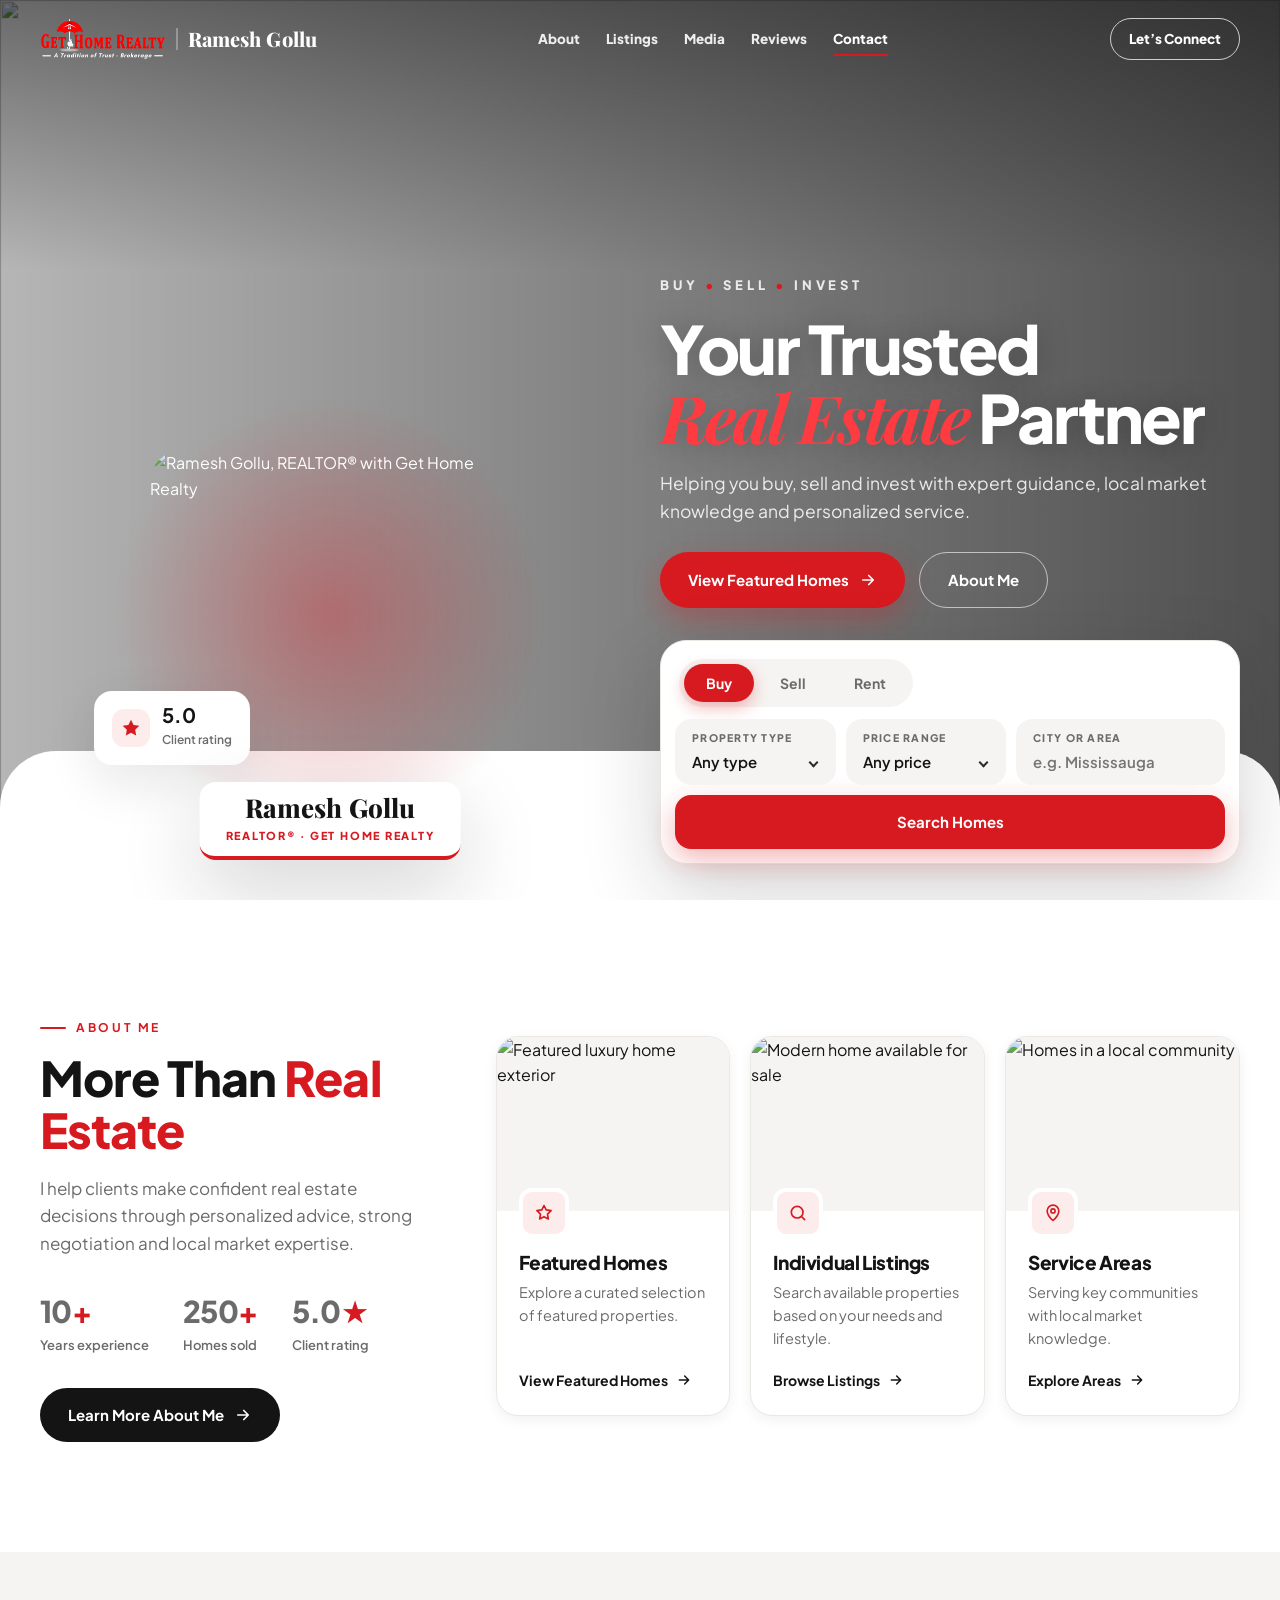
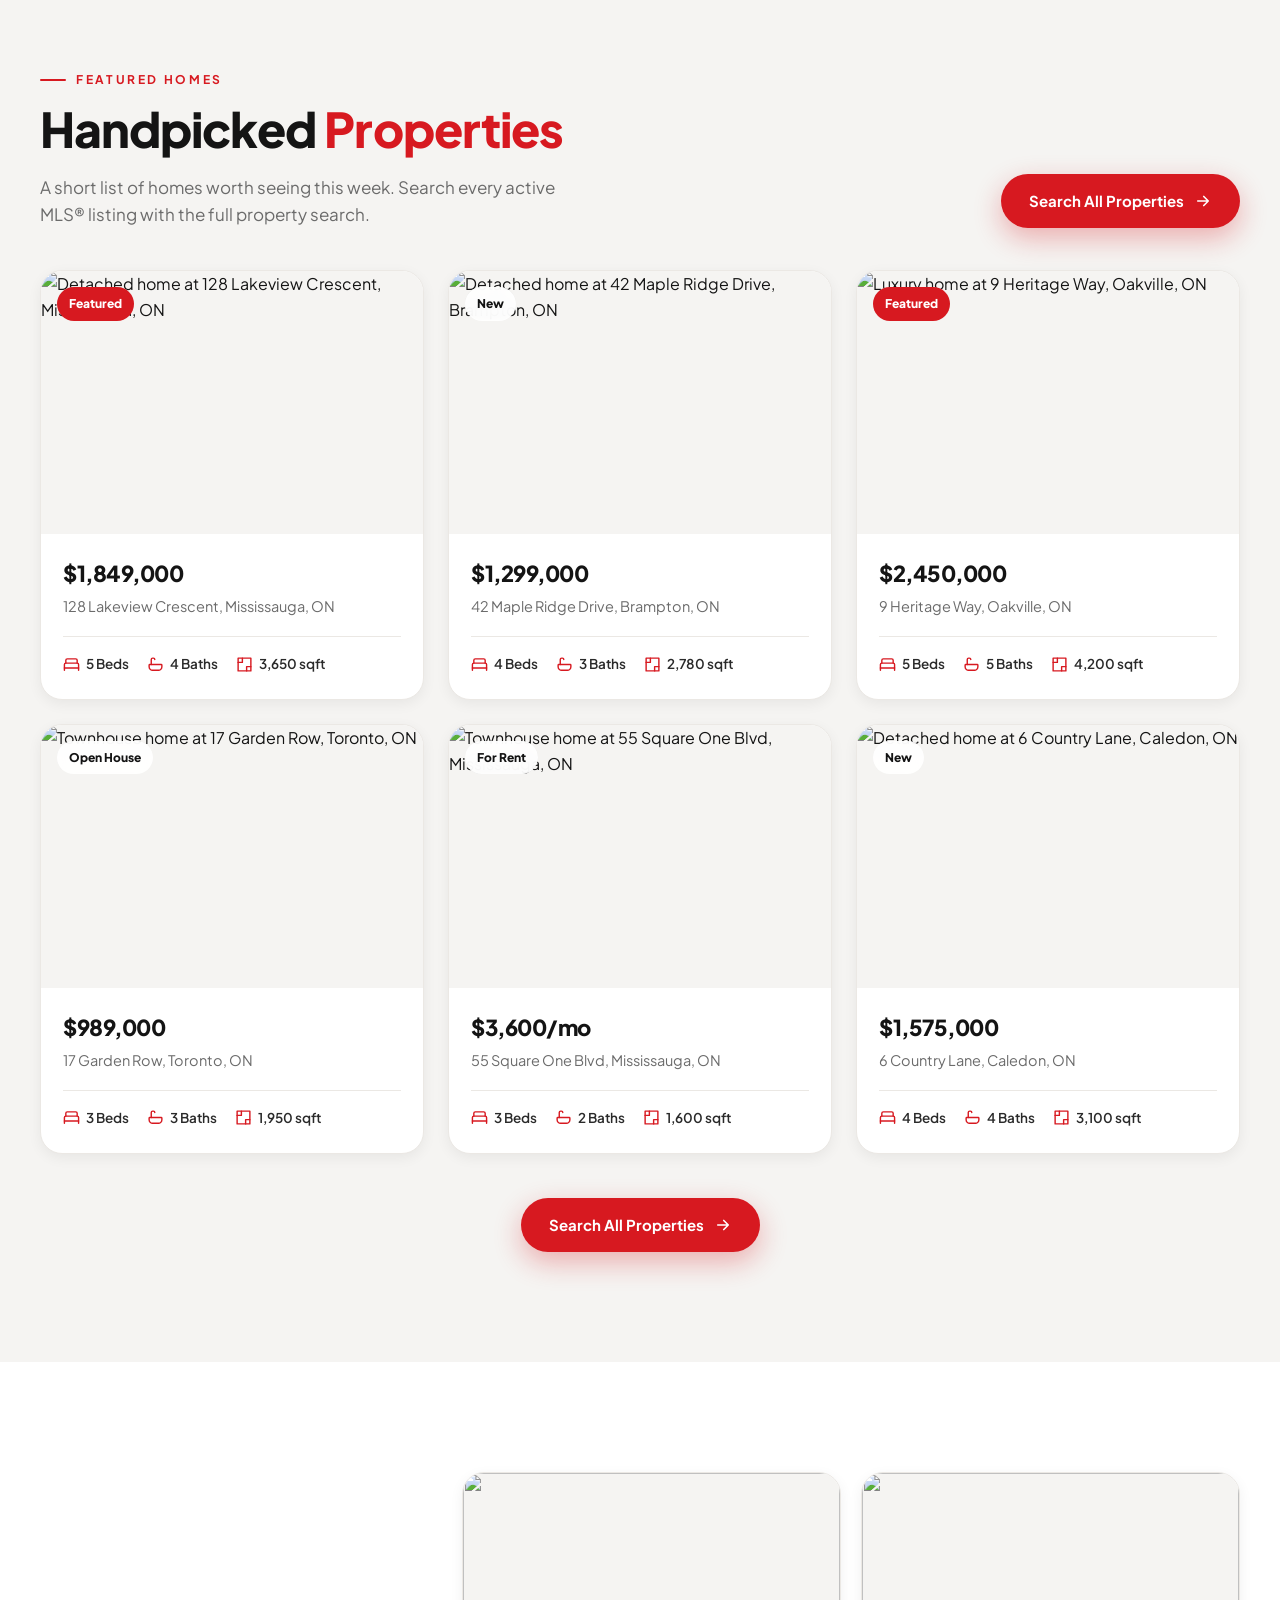
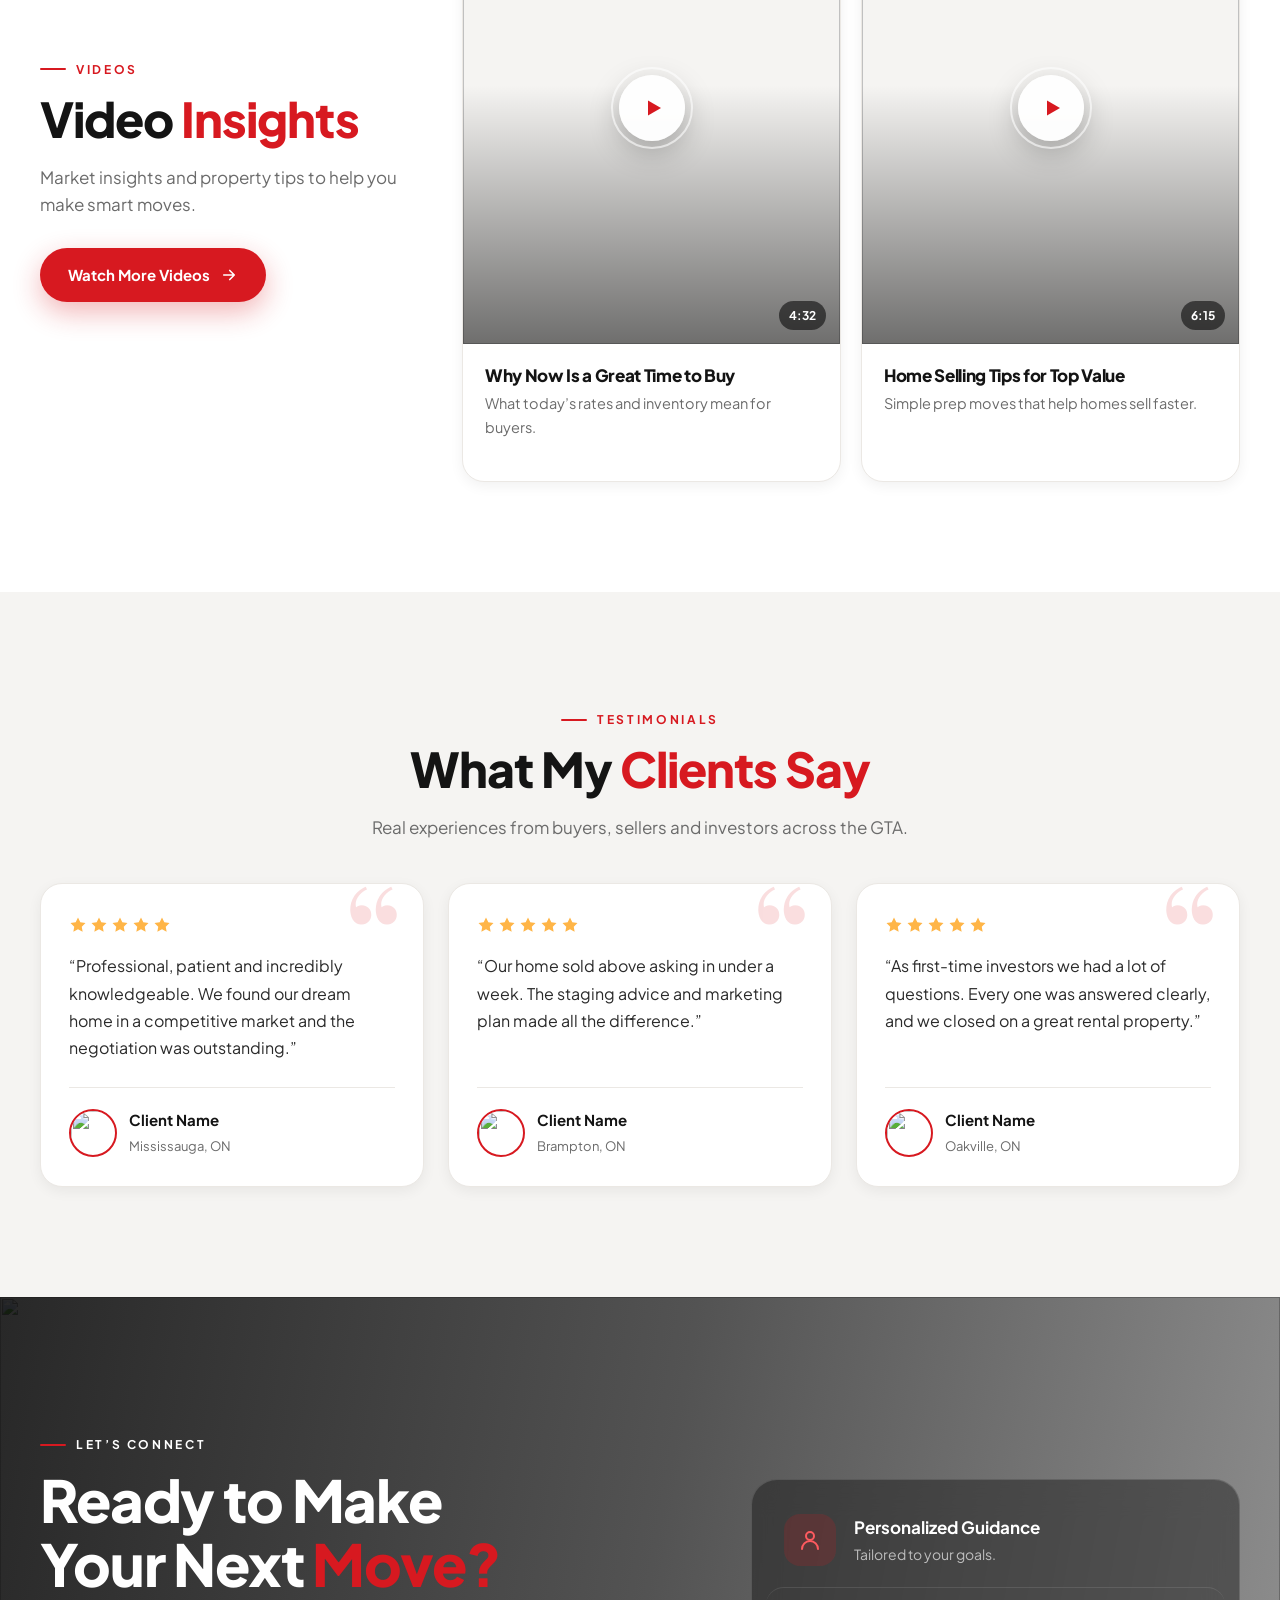
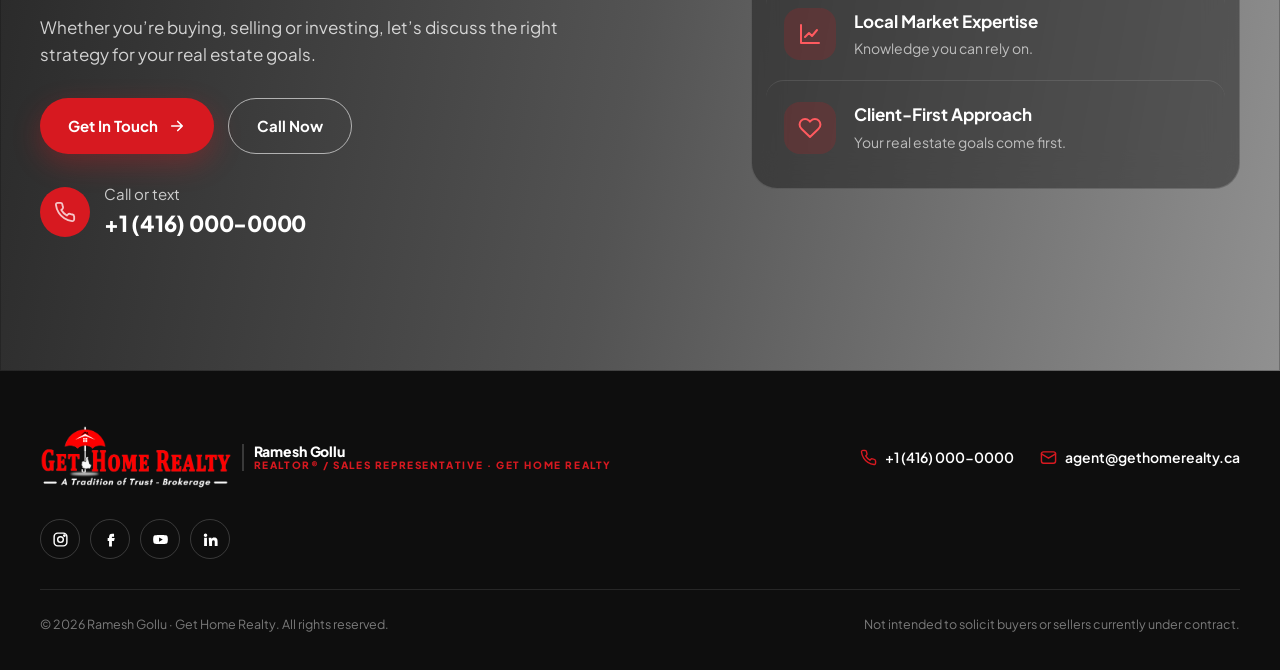
==== index.html @ a3e4e04c "Initial website setup" ====
<!doctype html>
<html lang="en">
<head>
  <meta charset="utf-8">
  <meta name="viewport" content="width=device-width, initial-scale=1">
  <title>Ramesh Gollu | REALTOR® | Get Home Realty</title>
  <meta name="description" content="Buy, sell and invest with confidence. Ramesh Gollu, REALTOR® with Get Home Realty, offers expert guidance, local market knowledge and personalized service.">
  <link rel="canonical" href="https://www.example.com/">
  <meta name="theme-color" content="#d71920">

  <!-- Open Graph -->
  <meta property="og:type" content="website">
  <meta property="og:title" content="Ramesh Gollu | Your Trusted Real Estate Partner">
  <meta property="og:description" content="Helping you buy, sell and invest with expert guidance, local market knowledge and personalized service.">
  <meta property="og:image" content="https://images.unsplash.com/photo-1600596542815-ffad4c1539a9?auto=format&fit=crop&w=1200&q=70">
  <meta name="twitter:card" content="summary_large_image">

  <!-- Performance: preconnect + preload the LCP hero image -->
  <link rel="preconnect" href="https://images.unsplash.com">
  <link rel="preconnect" href="https://fonts.googleapis.com">
  <link rel="preconnect" href="https://fonts.gstatic.com" crossorigin>
  <link rel="preload" as="image"
        href="https://images.unsplash.com/photo-1600585154340-be6161a56a0c?auto=format&fit=crop&w=1600&q=70"
        imagesrcset="https://images.unsplash.com/photo-1600585154340-be6161a56a0c?auto=format&fit=crop&w=800&q=70 800w, https://images.unsplash.com/photo-1600585154340-be6161a56a0c?auto=format&fit=crop&w=1600&q=70 1600w, https://images.unsplash.com/photo-1600585154340-be6161a56a0c?auto=format&fit=crop&w=2400&q=70 2400w"
        imagesizes="100vw">
  <link href="https://fonts.googleapis.com/css2?family=Plus+Jakarta+Sans:wght@400;500;600;700;800&family=Playfair+Display:ital,wght@0,800;1,700&display=swap" rel="stylesheet">
  <link rel="stylesheet" href="css/styles.css">

  <script type="application/ld+json">
  {
    "@context": "https://schema.org",
    "@type": "RealEstateAgent",
    "name": "Ramesh Gollu",
    "jobTitle": "REALTOR® / Sales Representative",
    "telephone": "+1-416-000-0000",
    "email": "agent@gethomerealty.ca",
    "url": "https://www.example.com/",
    "image": "https://images.unsplash.com/photo-1560250097-0b93528c311a?auto=format&fit=crop&w=600&q=70",
    "worksFor": { "@type": "RealEstateAgent", "name": "Get Home Realty" },
    "areaServed": ["Toronto", "Mississauga", "Brampton", "Oakville", "Caledon"],
    "sameAs": ["https://instagram.com/", "https://facebook.com/", "https://youtube.com/", "https://linkedin.com/"]
  }
  </script>
</head>
<body>

<!-- ================= NAV ================= -->
<header class="nav-wrap nav-wrap--overlay">
  <nav class="nav" aria-label="Primary">
    <a href="#top" class="brand" aria-label="Get Home Realty — Ramesh Gollu, home">
      <img class="brand__logo brand__logo--dark" src="assets/logo.png" alt="Get Home Realty — A Tradition of Trust, Brokerage" width="1000" height="317">
      <img class="brand__logo brand__logo--light" src="assets/logo-footer.png" alt="" width="1000" height="334" aria-hidden="true">
      <span class="brand__text">
        <span class="brand__name" data-agent="name">Ramesh Gollu</span>
      </span>
    </a>
    <ul class="nav__menu">
      <li><a href="#about">About</a></li>
      <li><a href="#listings">Listings</a></li>
      <li><a href="#media">Media</a></li>
      <li><a href="#reviews">Reviews</a></li>
      <li><a href="#contact">Contact</a></li>
    </ul>
    <a href="#contact" class="btn btn--red btn--sm">Let’s Connect</a>
    <button class="nav__toggle" aria-label="Open menu" aria-expanded="false">
      <svg viewBox="0 0 24 24" fill="none" stroke="currentColor" stroke-width="2.2" stroke-linecap="round"><path d="M4 7h16M4 12h16M4 17h10"/></svg>
    </button>
    <div class="nav-cta-mobile"><a href="#contact" class="btn btn--red">Let’s Connect</a></div>
  </nav>
</header>

<main id="top">

<!-- ================= HERO ================= -->
<section class="hero" aria-labelledby="hero-title">
  <div class="hero__bg">
    <img
      src="https://images.unsplash.com/photo-1600585154340-be6161a56a0c?auto=format&fit=crop&w=1600&q=70"
      srcset="https://images.unsplash.com/photo-1600585154340-be6161a56a0c?auto=format&fit=crop&w=800&q=70 800w,
              https://images.unsplash.com/photo-1600585154340-be6161a56a0c?auto=format&fit=crop&w=1600&q=70 1600w,
              https://images.unsplash.com/photo-1600585154340-be6161a56a0c?auto=format&fit=crop&w=2400&q=70 2400w"
      sizes="100vw" alt="" fetchpriority="high" width="1600" height="1067">
  </div>
  <div class="hero__curve" aria-hidden="true"></div>

  <div class="hero__inner">
    <div class="hero__agent">
      <!-- Replace with your transparent PNG cutout: assets/agent-cutout.png -->
      <img src="https://images.unsplash.com/photo-1560250097-0b93528c311a?auto=format&fit=crop&w=900&q=75"
           alt="Ramesh Gollu, REALTOR® with Get Home Realty" width="900" height="1125" fetchpriority="high">
      <div class="hero__badge">
        <span class="dot"><svg viewBox="0 0 24 24" fill="currentColor"><path d="m12 2 3.1 6.3 6.9 1-5 4.9 1.2 6.8L12 17.8 5.8 21l1.2-6.8-5-4.9 6.9-1z"/></svg></span>
        <div><strong>5.0</strong><span>Client rating</span></div>
      </div>
      <div class="hero__name">
        <strong data-agent="name">Ramesh Gollu</strong>
        <span>REALTOR® · Get Home Realty</span>
      </div>
    </div>

    <div class="hero__content">
      <p class="hero__kicker">BUY <b>•</b> SELL <b>•</b> INVEST</p>
      <h1 id="hero-title">Your Trusted<br><em>Real Estate</em> Partner</h1>
      <p class="hero__text">Helping you buy, sell and invest with expert guidance, local market knowledge and personalized service.</p>
      <div class="hero__actions">
        <a href="#listings" class="btn btn--red">View Featured Homes
          <svg viewBox="0 0 24 24" fill="none" stroke="currentColor" stroke-width="2.2" stroke-linecap="round" stroke-linejoin="round"><path d="M5 12h14M13 6l6 6-6 6"/></svg></a>
        <a href="#about" class="btn btn--outline-light">About Me</a>
      </div>

      <!-- SEARCH CARD: lightweight form → submits to listings.html where IDX loads. No IDX on homepage. -->
      <div class="search" role="search">
        <div class="search__tabs" role="tablist" aria-label="Search type">
          <button type="button" class="search__tab" role="tab" aria-selected="true" data-mode="buy">Buy</button>
          <button type="button" class="search__tab" role="tab" aria-selected="false" data-mode="sell">Sell</button>
          <button type="button" class="search__tab" role="tab" aria-selected="false" data-mode="rent">Rent</button>
        </div>
        <form class="search__form" action="listings.html#idx-search" method="get">
          <input type="hidden" name="mode" value="buy">
          <div class="field field--select">
            <label for="s-type">Property Type</label>
            <select id="s-type" name="type">
              <option value="">Any type</option>
              <option>Detached</option>
              <option>Semi-Detached</option>
              <option>Townhouse</option>
              <option>Condo</option>
              <option>Luxury</option>
            </select>
          </div>
          <div class="field field--select">
            <label for="s-price">Price Range</label>
            <select id="s-price" name="price">
              <option value="">Any price</option>
              <option value="0-750000">Under $750K</option>
              <option value="750000-1250000">$750K – $1.25M</option>
              <option value="1250000-2000000">$1.25M – $2M</option>
              <option value="2000000-">$2M+</option>
            </select>
          </div>
          <div class="field">
            <label for="s-city">City or Area</label>
            <input id="s-city" name="city" type="text" placeholder="e.g. Mississauga" autocomplete="address-level2">
          </div>
          <button type="submit" class="btn btn--red search__submit field--wide">Search Homes</button>
        </form>
      </div>
    </div>
  </div>
</section>

<!-- ================= ABOUT + OPTIONS ================= -->
<section class="section" id="about" aria-labelledby="about-title">
  <div class="container about">
    <div class="reveal">
      <span class="eyebrow">About Me</span>
      <h2 class="title" id="about-title">More Than <em>Real Estate</em></h2>
      <p class="lead">I help clients make confident real estate decisions through personalized advice, strong negotiation and local market expertise.</p>
      <ul class="about__stats">
        <li><strong>10<span>+</span></strong>Years experience</li>
        <li><strong>250<span>+</span></strong>Homes sold</li>
        <li><strong>5.0<span>★</span></strong>Client rating</li>
      </ul>
      <a href="#contact" class="btn btn--dark">Learn More About Me
        <svg viewBox="0 0 24 24" fill="none" stroke="currentColor" stroke-width="2.2" stroke-linecap="round" stroke-linejoin="round"><path d="M5 12h14M13 6l6 6-6 6"/></svg></a>
    </div>

    <div class="cards-3">
      <article class="card reveal" data-delay="1">
        <div class="card__media"><img src="https://images.unsplash.com/photo-1600596542815-ffad4c1539a9?auto=format&fit=crop&w=600&q=70" alt="Featured luxury home exterior" loading="lazy" decoding="async" width="600" height="450"></div>
        <div class="card__body">
          <span class="card__icon"><svg viewBox="0 0 24 24" fill="none" stroke="currentColor" stroke-width="2" stroke-linecap="round" stroke-linejoin="round"><path d="m12 3 2.6 5.3 5.9.9-4.3 4.1 1 5.8L12 16.4 6.8 19.1l1-5.8-4.3-4.1 5.9-.9z"/></svg></span>
          <h3>Featured Homes</h3>
          <p>Explore a curated selection of featured properties.</p>
          <a href="#listings" class="link-arrow">View Featured Homes <svg viewBox="0 0 24 24" fill="none" stroke="currentColor" stroke-width="2.2" stroke-linecap="round" stroke-linejoin="round"><path d="M5 12h14M13 6l6 6-6 6"/></svg></a>
        </div>
      </article>
      <article class="card reveal" data-delay="2">
        <div class="card__media"><img src="https://images.unsplash.com/photo-1600585154340-be6161a56a0c?auto=format&fit=crop&w=600&q=70" alt="Modern home available for sale" loading="lazy" decoding="async" width="600" height="450"></div>
        <div class="card__body">
          <span class="card__icon"><svg viewBox="0 0 24 24" fill="none" stroke="currentColor" stroke-width="2" stroke-linecap="round" stroke-linejoin="round"><circle cx="11" cy="11" r="7"/><path d="m20 20-3.5-3.5"/></svg></span>
          <h3>Individual Listings</h3>
          <p>Search available properties based on your needs and lifestyle.</p>
          <a href="listings.html" class="link-arrow">Browse Listings <svg viewBox="0 0 24 24" fill="none" stroke="currentColor" stroke-width="2.2" stroke-linecap="round" stroke-linejoin="round"><path d="M5 12h14M13 6l6 6-6 6"/></svg></a>
        </div>
      </article>
      <article class="card reveal" data-delay="3">
        <div class="card__media"><img src="https://images.unsplash.com/photo-1568605114967-8130f3a36994?auto=format&fit=crop&w=600&q=70" alt="Homes in a local community" loading="lazy" decoding="async" width="600" height="450"></div>
        <div class="card__body">
          <span class="card__icon"><svg viewBox="0 0 24 24" fill="none" stroke="currentColor" stroke-width="2" stroke-linecap="round" stroke-linejoin="round"><path d="M12 21s-7-6.2-7-11.5a7 7 0 0 1 14 0C19 14.8 12 21 12 21z"/><circle cx="12" cy="9.5" r="2.5"/></svg></span>
          <h3>Service Areas</h3>
          <p>Serving key communities with local market knowledge.</p>
          <a href="listings.html#areas" class="link-arrow">Explore Areas <svg viewBox="0 0 24 24" fill="none" stroke="currentColor" stroke-width="2.2" stroke-linecap="round" stroke-linejoin="round"><path d="M5 12h14M13 6l6 6-6 6"/></svg></a>
        </div>
      </article>
    </div>
  </div>
</section>

<!-- ================= FEATURED LISTINGS (3–6, lightweight — no IDX on homepage) ================= -->
<section class="section section--gray" id="listings" aria-labelledby="listings-title">
  <div class="container">
    <div class="section-head reveal">
      <div>
        <span class="eyebrow">Featured Homes</span>
        <h2 class="title" id="listings-title">Handpicked <em>Properties</em></h2>
        <p class="lead">A short list of homes worth seeing this week. Search every active MLS® listing with the full property search.</p>
      </div>
      <a href="listings.html#idx-search" class="btn btn--red">Search All Properties
        <svg viewBox="0 0 24 24" fill="none" stroke="currentColor" stroke-width="2.2" stroke-linecap="round" stroke-linejoin="round"><path d="M5 12h14M13 6l6 6-6 6"/></svg></a>
    </div>
    <div class="listing-grid" id="featured-grid"><!-- rendered from js/data.js --></div>
    <div class="listing-more">
      <a href="listings.html#idx-search" class="btn btn--red">Search All Properties
        <svg viewBox="0 0 24 24" fill="none" stroke="currentColor" stroke-width="2.2" stroke-linecap="round" stroke-linejoin="round"><path d="M5 12h14M13 6l6 6-6 6"/></svg></a>
    </div>
  </div>
</section>

<!-- ================= VIDEOS ================= -->
<section class="section" id="media" aria-labelledby="media-title">
  <div class="container media-grid">
    <div class="reveal">
      <span class="eyebrow">Videos</span>
      <h2 class="title" id="media-title">Video <em>Insights</em></h2>
      <p class="lead">Market insights and property tips to help you make smart moves.</p>
      <a href="https://youtube.com/" target="_blank" rel="noopener" class="btn btn--red">Watch More Videos
        <svg viewBox="0 0 24 24" fill="none" stroke="currentColor" stroke-width="2.2" stroke-linecap="round" stroke-linejoin="round"><path d="M5 12h14M13 6l6 6-6 6"/></svg></a>
    </div>

    <div class="media-right">
      <!-- Set data-youtube to your video ID. Iframe only loads on click. -->
      <article class="card video-card reveal" data-delay="1">
        <button class="card__media" data-youtube="VIDEO_ID_1" aria-label="Play: Why Now Is a Great Time to Buy">
          <img src="https://images.unsplash.com/photo-1600607687939-ce8a6c25118c?auto=format&fit=crop&w=600&q=70" alt="" loading="lazy" decoding="async" width="600" height="750">
          <span class="play" aria-hidden="true"><svg viewBox="0 0 24 24" fill="currentColor"><path d="M7 4.5v15l13-7.5z"/></svg></span>
          <span class="duration">4:32</span>
        </button>
        <div class="card__body">
          <h3>Why Now Is a Great Time to Buy</h3>
          <p>What today’s rates and inventory mean for buyers.</p>
        </div>
      </article>
      <article class="card video-card reveal" data-delay="2">
        <button class="card__media" data-youtube="VIDEO_ID_2" aria-label="Play: Home Selling Tips for Top Value">
          <img src="https://images.unsplash.com/photo-1600566753086-00f18fb6b3ea?auto=format&fit=crop&w=600&q=70" alt="" loading="lazy" decoding="async" width="600" height="750">
          <span class="play" aria-hidden="true"><svg viewBox="0 0 24 24" fill="currentColor"><path d="M7 4.5v15l13-7.5z"/></svg></span>
          <span class="duration">6:15</span>
        </button>
        <div class="card__body">
          <h3>Home Selling Tips for Top Value</h3>
          <p>Simple prep moves that help homes sell faster.</p>
        </div>
      </article>

    </div>
  </div>
</section>

<!-- ================= TESTIMONIALS ================= -->
<section class="section section--gray" id="reviews" aria-labelledby="reviews-title">
  <div class="container">
    <div class="section-head section-head--center reveal">
      <div>
        <span class="eyebrow">Testimonials</span>
        <h2 class="title" id="reviews-title">What My <em>Clients Say</em></h2>
        <p class="lead">Real experiences from buyers, sellers and investors across the GTA.</p>
      </div>
    </div>
    <div class="testimonials">
      <figure class="testimonial reveal" data-delay="1">
            <div class="stars" aria-label="5 out of 5 stars"><svg viewBox="0 0 24 24" fill="currentColor"><path d="m12 2 3.1 6.3 6.9 1-5 4.9 1.2 6.8L12 17.8 5.8 21l1.2-6.8-5-4.9 6.9-1z"/></svg><svg viewBox="0 0 24 24" fill="currentColor"><path d="m12 2 3.1 6.3 6.9 1-5 4.9 1.2 6.8L12 17.8 5.8 21l1.2-6.8-5-4.9 6.9-1z"/></svg><svg viewBox="0 0 24 24" fill="currentColor"><path d="m12 2 3.1 6.3 6.9 1-5 4.9 1.2 6.8L12 17.8 5.8 21l1.2-6.8-5-4.9 6.9-1z"/></svg><svg viewBox="0 0 24 24" fill="currentColor"><path d="m12 2 3.1 6.3 6.9 1-5 4.9 1.2 6.8L12 17.8 5.8 21l1.2-6.8-5-4.9 6.9-1z"/></svg><svg viewBox="0 0 24 24" fill="currentColor"><path d="m12 2 3.1 6.3 6.9 1-5 4.9 1.2 6.8L12 17.8 5.8 21l1.2-6.8-5-4.9 6.9-1z"/></svg></div>
            <blockquote>“Professional, patient and incredibly knowledgeable. We found our dream home in a competitive market and the negotiation was outstanding.”</blockquote>
            <figcaption class="testimonial__person">
              <img src="https://images.unsplash.com/photo-1494790108377-be9c29b29330?auto=format&fit=crop&w=120&q=70" alt="" loading="lazy" width="38" height="38">
              <div><strong>Client Name</strong><span>Mississauga, ON</span></div>
            </figcaption>
          </figure>
      <figure class="testimonial reveal" data-delay="2">
            <div class="stars" aria-label="5 out of 5 stars"><svg viewBox="0 0 24 24" fill="currentColor"><path d="m12 2 3.1 6.3 6.9 1-5 4.9 1.2 6.8L12 17.8 5.8 21l1.2-6.8-5-4.9 6.9-1z"/></svg><svg viewBox="0 0 24 24" fill="currentColor"><path d="m12 2 3.1 6.3 6.9 1-5 4.9 1.2 6.8L12 17.8 5.8 21l1.2-6.8-5-4.9 6.9-1z"/></svg><svg viewBox="0 0 24 24" fill="currentColor"><path d="m12 2 3.1 6.3 6.9 1-5 4.9 1.2 6.8L12 17.8 5.8 21l1.2-6.8-5-4.9 6.9-1z"/></svg><svg viewBox="0 0 24 24" fill="currentColor"><path d="m12 2 3.1 6.3 6.9 1-5 4.9 1.2 6.8L12 17.8 5.8 21l1.2-6.8-5-4.9 6.9-1z"/></svg><svg viewBox="0 0 24 24" fill="currentColor"><path d="m12 2 3.1 6.3 6.9 1-5 4.9 1.2 6.8L12 17.8 5.8 21l1.2-6.8-5-4.9 6.9-1z"/></svg></div>
            <blockquote>“Our home sold above asking in under a week. The staging advice and marketing plan made all the difference.”</blockquote>
            <figcaption class="testimonial__person">
              <img src="https://images.unsplash.com/photo-1507003211169-0a1dd7228f2d?auto=format&fit=crop&w=120&q=70" alt="" loading="lazy" width="38" height="38">
              <div><strong>Client Name</strong><span>Brampton, ON</span></div>
            </figcaption>
          </figure>
      <figure class="testimonial reveal" data-delay="3">
            <div class="stars" aria-label="5 out of 5 stars"><svg viewBox="0 0 24 24" fill="currentColor"><path d="m12 2 3.1 6.3 6.9 1-5 4.9 1.2 6.8L12 17.8 5.8 21l1.2-6.8-5-4.9 6.9-1z"/></svg><svg viewBox="0 0 24 24" fill="currentColor"><path d="m12 2 3.1 6.3 6.9 1-5 4.9 1.2 6.8L12 17.8 5.8 21l1.2-6.8-5-4.9 6.9-1z"/></svg><svg viewBox="0 0 24 24" fill="currentColor"><path d="m12 2 3.1 6.3 6.9 1-5 4.9 1.2 6.8L12 17.8 5.8 21l1.2-6.8-5-4.9 6.9-1z"/></svg><svg viewBox="0 0 24 24" fill="currentColor"><path d="m12 2 3.1 6.3 6.9 1-5 4.9 1.2 6.8L12 17.8 5.8 21l1.2-6.8-5-4.9 6.9-1z"/></svg><svg viewBox="0 0 24 24" fill="currentColor"><path d="m12 2 3.1 6.3 6.9 1-5 4.9 1.2 6.8L12 17.8 5.8 21l1.2-6.8-5-4.9 6.9-1z"/></svg></div>
            <blockquote>“As first-time investors we had a lot of questions. Every one was answered clearly, and we closed on a great rental property.”</blockquote>
            <figcaption class="testimonial__person">
              <img src="https://images.unsplash.com/photo-1438761681033-6461ffad8d80?auto=format&fit=crop&w=120&q=70" alt="" loading="lazy" width="38" height="38">
              <div><strong>Client Name</strong><span>Oakville, ON</span></div>
            </figcaption>
          </figure>
    </div>
  </div>
</section>

<!-- ================= CTA / CONTACT ================= -->
<section class="cta" id="contact" aria-labelledby="cta-title">
  <div class="cta__bg">
    <img src="https://images.unsplash.com/photo-1613977257363-707ba9348227?auto=format&fit=crop&w=1800&q=65" alt="" loading="lazy" decoding="async" width="1800" height="1200">
  </div>
  <div class="container cta__grid">
    <div class="reveal">
      <span class="eyebrow eyebrow--light">Let’s Connect</span>
      <h2 class="title" id="cta-title">Ready to Make<br>Your Next <em>Move?</em></h2>
      <p class="lead">Whether you’re buying, selling or investing, let’s discuss the right strategy for your real estate goals.</p>
      <div class="cta__actions">
        <a href="mailto:agent@gethomerealty.ca" data-agent-mail class="btn btn--red">Get In Touch
          <svg viewBox="0 0 24 24" fill="none" stroke="currentColor" stroke-width="2.2" stroke-linecap="round" stroke-linejoin="round"><path d="M5 12h14M13 6l6 6-6 6"/></svg></a>
        <a href="tel:+14160000000" data-agent-tel class="btn btn--outline-light">Call Now</a>
      </div>
      <div class="cta__phone">
        <span class="ic"><svg viewBox="0 0 24 24" fill="none" stroke="currentColor" stroke-width="2" stroke-linecap="round" stroke-linejoin="round"><path d="M22 16.9v3a2 2 0 0 1-2.2 2 19.8 19.8 0 0 1-8.6-3.1 19.5 19.5 0 0 1-6-6A19.8 19.8 0 0 1 2.1 4.2 2 2 0 0 1 4.1 2h3a2 2 0 0 1 2 1.7c.1.9.4 1.8.7 2.7a2 2 0 0 1-.5 2.1L8 9.8a16 16 0 0 0 6 6l1.3-1.3a2 2 0 0 1 2.1-.5c.9.3 1.8.6 2.7.7a2 2 0 0 1 1.7 2z"/></svg></span>
        <div>Call or text<br><a href="tel:+14160000000" data-agent-tel data-agent="phone">+1 (416) 000-0000</a></div>
      </div>
    </div>

    <div class="glass reveal" data-delay="2">
      <div class="glass__item">
        <span class="ic"><svg viewBox="0 0 24 24" fill="none" stroke="currentColor" stroke-width="2" stroke-linecap="round" stroke-linejoin="round"><circle cx="12" cy="8" r="4"/><path d="M4 21a8 8 0 0 1 16 0"/></svg></span>
        <div><strong>Personalized Guidance</strong><span>Tailored to your goals.</span></div>
      </div>
      <div class="glass__item">
        <span class="ic"><svg viewBox="0 0 24 24" fill="none" stroke="currentColor" stroke-width="2" stroke-linecap="round" stroke-linejoin="round"><path d="M3 3v18h18"/><path d="m7 15 4-4 3 3 5-6"/></svg></span>
        <div><strong>Local Market Expertise</strong><span>Knowledge you can rely on.</span></div>
      </div>
      <div class="glass__item">
        <span class="ic"><svg viewBox="0 0 24 24" fill="none" stroke="currentColor" stroke-width="2" stroke-linecap="round" stroke-linejoin="round"><path d="M20.8 4.6a5.5 5.5 0 0 0-7.8 0L12 5.7l-1-1.1a5.5 5.5 0 0 0-7.8 7.8l1 1.1L12 21l7.8-7.5 1-1.1a5.5 5.5 0 0 0 0-7.8z"/></svg></span>
        <div><strong>Client-First Approach</strong><span>Your real estate goals come first.</span></div>
      </div>
    </div>
  </div>
</section>

</main>

<!-- ================= FOOTER ================= -->
<footer class="footer">
  <div class="container">
    <div class="footer__top">
      <div class="brand">
        <img class="brand__logo" src="assets/logo-footer.png" alt="Get Home Realty — A Tradition of Trust, Brokerage" width="1000" height="334">
        <span class="brand__text">
          <span class="brand__name" data-agent="name">Ramesh Gollu</span>
          <span class="brand__sub" style="display:block">REALTOR® / Sales Representative · Get Home Realty</span>
        </span>
      </div>
      <div class="footer__contact">
        <a href="tel:+14160000000" data-agent-tel><svg viewBox="0 0 24 24" fill="none" stroke="currentColor" stroke-width="2" stroke-linecap="round" stroke-linejoin="round"><path d="M22 16.9v3a2 2 0 0 1-2.2 2 19.8 19.8 0 0 1-8.6-3.1 19.5 19.5 0 0 1-6-6A19.8 19.8 0 0 1 2.1 4.2 2 2 0 0 1 4.1 2h3a2 2 0 0 1 2 1.7c.1.9.4 1.8.7 2.7a2 2 0 0 1-.5 2.1L8 9.8a16 16 0 0 0 6 6l1.3-1.3a2 2 0 0 1 2.1-.5c.9.3 1.8.6 2.7.7a2 2 0 0 1 1.7 2z"/></svg><span data-agent="phone">+1 (416) 000-0000</span></a>
        <a href="mailto:agent@gethomerealty.ca" data-agent-mail><svg viewBox="0 0 24 24" fill="none" stroke="currentColor" stroke-width="2" stroke-linecap="round" stroke-linejoin="round"><rect x="2" y="4" width="20" height="16" rx="3"/><path d="m22 7-10 6L2 7"/></svg><span data-agent="email">agent@gethomerealty.ca</span></a>
      </div>
      <div class="socials">
        <a href="https://instagram.com/" target="_blank" rel="noopener" aria-label="Instagram"><svg viewBox="0 0 24 24" fill="none" stroke="currentColor" stroke-width="2"><rect x="3" y="3" width="18" height="18" rx="5"/><circle cx="12" cy="12" r="4"/><circle cx="17.5" cy="6.5" r="1" fill="currentColor"/></svg></a>
        <a href="https://facebook.com/" target="_blank" rel="noopener" aria-label="Facebook"><svg viewBox="0 0 24 24" fill="currentColor"><path d="M14 8h3V4h-3a4 4 0 0 0-4 4v2H8v4h2v8h4v-8h3l1-4h-4V8z"/></svg></a>
        <a href="https://youtube.com/" target="_blank" rel="noopener" aria-label="YouTube"><svg viewBox="0 0 24 24" fill="currentColor"><path d="M22 8.2a3 3 0 0 0-2.1-2.1C18 5.6 12 5.6 12 5.6s-6 0-7.9.5A3 3 0 0 0 2 8.2 31 31 0 0 0 1.6 12 31 31 0 0 0 2 15.8a3 3 0 0 0 2.1 2.1c1.9.5 7.9.5 7.9.5s6 0 7.9-.5a3 3 0 0 0 2.1-2.1 31 31 0 0 0 .4-3.8 31 31 0 0 0-.4-3.8zM10 15V9l5.2 3z"/></svg></a>
        <a href="https://linkedin.com/" target="_blank" rel="noopener" aria-label="LinkedIn"><svg viewBox="0 0 24 24" fill="currentColor"><path d="M4.98 3.5a2.5 2.5 0 1 1 0 5 2.5 2.5 0 0 1 0-5zM3 9.5h4V21H3zM9.5 9.5h3.8v1.6h.1c.5-1 1.8-2 3.8-2 4 0 4.8 2.6 4.8 6V21h-4v-5.2c0-1.2 0-2.9-1.8-2.9s-2 1.4-2 2.8V21h-4z"/></svg></a>
      </div>
    </div>
    <div class="footer__bottom">
      <span>© <span data-year></span> <span data-agent="name">Ramesh Gollu</span> · Get Home Realty. All rights reserved.</span>
      <span>Not intended to solicit buyers or sellers currently under contract.</span>
    </div>
  </div>
</footer>

<!-- Mobile quick actions -->
<div class="mobile-bar" aria-label="Quick contact">
  <a href="tel:+14160000000" class="call" data-agent-tel><svg viewBox="0 0 24 24" fill="none" stroke="currentColor" stroke-width="2.2" stroke-linecap="round" stroke-linejoin="round"><path d="M22 16.9v3a2 2 0 0 1-2.2 2 19.8 19.8 0 0 1-8.6-3.1 19.5 19.5 0 0 1-6-6A19.8 19.8 0 0 1 2.1 4.2 2 2 0 0 1 4.1 2h3a2 2 0 0 1 2 1.7c.1.9.4 1.8.7 2.7a2 2 0 0 1-.5 2.1L8 9.8a16 16 0 0 0 6 6l1.3-1.3a2 2 0 0 1 2.1-.5c.9.3 1.8.6 2.7.7a2 2 0 0 1 1.7 2z"/></svg>Call</a>
  <a href="https://wa.me/14160000000" class="wa" data-agent-wa target="_blank" rel="noopener"><svg viewBox="0 0 24 24" fill="currentColor"><path d="M12 2a10 10 0 0 0-8.6 15.1L2 22l5-1.3A10 10 0 1 0 12 2zm5.3 14.1c-.2.6-1.3 1.2-1.8 1.2-.5.1-1 .2-3.3-.7-2.8-1.1-4.6-4-4.7-4.2-.1-.2-1.1-1.5-1.1-2.9s.7-2.1 1-2.4c.3-.3.6-.3.8-.3h.6c.2 0 .4 0 .6.5l.9 2.1c.1.2.1.4 0 .5l-.3.5-.4.5c-.1.1-.3.3-.1.6.2.3.8 1.3 1.7 2.1 1.2 1 2.1 1.3 2.4 1.5.3.1.5.1.6-.1l.9-1c.2-.3.4-.2.6-.1l2 .9c.3.1.5.2.5.3.1.2.1.7-.1 1.3z"/></svg>WhatsApp</a>
</div>

<script src="js/data.js" defer></script>
<script src="js/main.js" defer></script>
</body>
</html>
---- css/styles.css ----
/* =========================================================
   Get Home Realty — Individual Agent Site
   Palette: red / black / white / light gray
   ========================================================= */
:root {
  --red: #d71920;
  --red-dark: #b3121a;
  --red-soft: #fdecec;
  --ink: #141414;
  --charcoal: #2a2a2a;
  --muted: #6b6b6b;
  --line: #ebe8e4;
  --gray: #f5f4f2;
  --warm: #faf7f3;
  --white: #ffffff;
  --radius: 22px;
  --radius-sm: 14px;
  --shadow-sm: 0 4px 14px rgba(20, 20, 20, .06);
  --shadow: 0 18px 50px rgba(20, 20, 20, .10);
  --shadow-lg: 0 30px 80px rgba(20, 20, 20, .18);
  --ease: cubic-bezier(.2, .7, .2, 1);
  --container: 1200px;
  --font: "Plus Jakarta Sans", system-ui, -apple-system, "Segoe UI", Roboto, sans-serif;
  --font-display: "Playfair Display", Georgia, serif;
}

*, *::before, *::after { box-sizing: border-box; }
html { scroll-behavior: smooth; scroll-padding-top: 110px; }
body {
  margin: 0;
  font-family: var(--font);
  color: var(--ink);
  background: var(--white);
  line-height: 1.6;
  -webkit-font-smoothing: antialiased;
  overflow-x: hidden;
}
img { max-width: 100%; display: block; }
a { color: inherit; text-decoration: none; }
button { font: inherit; cursor: pointer; border: 0; background: none; color: inherit; }
:focus-visible { outline: 3px solid var(--red); outline-offset: 3px; border-radius: 8px; }

.container { width: min(var(--container), 100% - 40px); margin-inline: auto; }
.section { padding: 110px 0; }
.section--gray { background: var(--gray); }
.section--warm { background: var(--warm); }

.eyebrow {
  display: inline-flex; align-items: center; gap: 10px;
  font-size: 12px; font-weight: 700; letter-spacing: .22em; text-transform: uppercase;
  color: var(--red);
}
.eyebrow::before { content: ""; width: 26px; height: 2px; background: currentColor; border-radius: 2px; }
.eyebrow--light { color: #fff; }
.eyebrow--light::before { background: var(--red); }

h1, h2, h3 { margin: 0; line-height: 1.1; letter-spacing: -.02em; }
h2.title { font-size: clamp(32px, 4vw, 48px); font-weight: 800; margin: 14px 0 18px; }
h2.title em, h1 em { font-style: normal; color: var(--red); }
.lead { color: var(--muted); font-size: 17px; max-width: 46ch; margin: 0 0 30px; }

/* ---------- Buttons ---------- */
.btn {
  display: inline-flex; align-items: center; justify-content: center; gap: 10px;
  padding: 15px 28px; border-radius: 999px; font-weight: 700; font-size: 15px;
  transition: transform .3s var(--ease), box-shadow .3s var(--ease), background .3s, color .3s, border-color .3s;
  white-space: nowrap;
}
.btn svg { width: 18px; height: 18px; transition: transform .3s var(--ease); }
.btn:hover svg { transform: translateX(3px); }
.btn--red { background: var(--red); color: #fff; box-shadow: 0 10px 28px rgba(215, 25, 32, .32); }
.btn--red:hover { background: var(--red-dark); transform: translateY(-2px); box-shadow: 0 16px 36px rgba(215, 25, 32, .4); }
.btn--dark { background: var(--ink); color: #fff; }
.btn--dark:hover { background: #000; transform: translateY(-2px); }
.btn--outline { border: 1.5px solid var(--ink); color: var(--ink); background: transparent; }
.btn--outline:hover { background: var(--ink); color: #fff; transform: translateY(-2px); }
.btn--outline-light { border: 1.5px solid rgba(255,255,255,.6); color: #fff; }
.btn--outline-light:hover { background: #fff; color: var(--ink); transform: translateY(-2px); }
.btn--sm { padding: 9px 18px; font-size: 13.5px; font-weight: 800; }

.link-arrow {
  display: inline-flex; align-items: center; gap: 8px; font-weight: 700; font-size: 14px; color: var(--ink);
  transition: color .25s, gap .25s var(--ease);
}
.link-arrow svg { width: 16px; height: 16px; }
.link-arrow:hover { color: var(--red); gap: 12px; }

/* ---------- Navigation ---------- */
.nav-wrap { position: fixed; top: 0; left: 0; right: 0; z-index: 100; }
.nav {
  display: flex; align-items: center; justify-content: space-between; gap: 20px;
  padding: 10px max(16px, calc((100% - var(--container)) / 2));
  background: rgba(255, 255, 255, .96);
  backdrop-filter: blur(14px) saturate(160%);
  -webkit-backdrop-filter: blur(14px) saturate(160%);
  box-shadow: 0 1px 0 rgba(20, 20, 20, .06), 0 10px 30px rgba(20, 20, 20, .08);
  transition: background .35s, box-shadow .35s, padding .35s;
}
.brand { display: flex; align-items: center; gap: 10px; }
.brand__mark {
  width: 40px; height: 40px; border-radius: 12px; background: var(--red);
  display: grid; place-items: center; flex-shrink: 0;
}
.brand__mark svg { width: 22px; height: 22px; }
.brand__logo { height: 42px; width: auto; flex-shrink: 0; }
.brand__logo + .brand__text, .brand__logo + .brand__logo + .brand__text { padding-left: 10px; border-left: 2px solid rgba(20,20,20,.12); }
.footer .brand__logo { height: 64px; }
.footer .brand__logo + .brand__text { border-left-color: rgba(255,255,255,.18); }
.brand__text { line-height: 1.1; }
.brand__name { font-weight: 900; font-size: 14px; letter-spacing: -.01em; display: block; }
.nav .brand__name { font-family: var(--font-display); font-size: 20px; font-weight: 800; letter-spacing: .005em; color: var(--ink); white-space: nowrap; }
.brand__sub { font-size: 10px; font-weight: 800; letter-spacing: .16em; text-transform: uppercase; color: var(--red); }
.nav__menu { display: flex; gap: 26px; list-style: none; margin: 0; padding: 0; }
.nav__menu a {
  position: relative; display: block; padding: 8px 0; font-size: 13.5px; font-weight: 800; color: var(--charcoal);
  transition: color .25s;
}
.nav__menu a::after {
  content: ""; position: absolute; left: 0; right: 0; bottom: 2px; height: 2px; border-radius: 2px;
  background: var(--red); transform: scaleX(0); transition: transform .3s var(--ease);
}
.nav__menu a:hover { color: var(--ink); }
.nav__menu a:hover::after, .nav__menu a.is-active::after { transform: scaleX(1); }
.nav__menu a.is-active { color: var(--red); }
.brand__logo--light { display: none; }

/* Transparent header over the homepage hero; turns solid on scroll */
.nav-wrap--overlay .nav:not(.is-scrolled):not(.is-open) {
  background: transparent; box-shadow: none; backdrop-filter: none; -webkit-backdrop-filter: none;
  padding-block: 18px;
}
.nav-wrap--overlay .nav:not(.is-scrolled):not(.is-open) .brand__logo--dark { display: none; }
.nav-wrap--overlay .nav:not(.is-scrolled):not(.is-open) .brand__logo--light { display: block; }
.nav-wrap--overlay .nav:not(.is-scrolled):not(.is-open) .brand__logo + .brand__logo + .brand__text { border-left-color: rgba(255,255,255,.3); }
.nav-wrap--overlay .nav:not(.is-scrolled):not(.is-open) .brand__name { color: #fff; }
.nav-wrap--overlay .nav:not(.is-scrolled):not(.is-open) .nav__menu a { color: rgba(255,255,255,.9); }
.nav-wrap--overlay .nav:not(.is-scrolled):not(.is-open) .nav__menu a:hover,
.nav-wrap--overlay .nav:not(.is-scrolled):not(.is-open) .nav__menu a.is-active { color: #fff; }
.nav-wrap--overlay .nav:not(.is-scrolled):not(.is-open) > .btn--red {
  background: transparent; border: 1.5px solid rgba(255,255,255,.75); box-shadow: none;
}
.nav-wrap--overlay .nav:not(.is-scrolled):not(.is-open) > .btn--red:hover { background: #fff; color: var(--ink); }
.nav-wrap--overlay .nav:not(.is-scrolled):not(.is-open) .nav__toggle { background: rgba(255,255,255,.15); border: 1.5px solid rgba(255,255,255,.6); }
.nav__toggle { display: none; width: 38px; height: 38px; border-radius: 50%; background: var(--ink); color: #fff; place-items: center; }
.nav__toggle svg { width: 20px; height: 20px; }

/* ---------- Hero ---------- */
.hero {
  position: relative; min-height: max(600px, 100vh); min-height: max(600px, 100svh);
  display: flex; align-items: flex-end; color: #fff; isolation: isolate;
  overflow: hidden;
}
.hero__bg { position: absolute; inset: 0; z-index: -2; }
.hero__bg { overflow: hidden; }
.hero__bg img {
  width: 100%; height: 100%; object-fit: cover; transform-origin: 60% 40%;
  will-change: transform; animation: heroKenBurns 28s ease-in-out infinite alternate;
}
/* Slow continuous zoom + drift. Disabled for users who prefer reduced motion. */
@keyframes heroKenBurns {
  0%   { transform: scale(1.04) translate3d(0, 0, 0); }
  50%  { transform: scale(1.12) translate3d(-1.5%, -1%, 0); }
  100% { transform: scale(1.18) translate3d(1.5%, -2%, 0); }
}
.hero::before {
  content: ""; position: absolute; inset: 0; z-index: -1;
  background:
    linear-gradient(90deg, rgba(12,12,12,.30) 0%, rgba(12,12,12,.50) 45%, rgba(12,12,12,.72) 100%),
    linear-gradient(180deg, rgba(12,12,12,.45) 0%, rgba(12,12,12,0) 30%);
}
/* White rounded band the agent and search card overlap into */
.hero__curve {
  position: absolute; left: 0; right: 0; bottom: -1px; height: 150px; z-index: 0;
  background: var(--white); border-radius: 56px 56px 0 0;
}
.hero__inner {
  position: relative; z-index: 1;
  width: min(var(--container), 100% - 40px); margin-inline: auto;
  display: grid; grid-template-columns: minmax(0,1fr) minmax(0,1fr); align-items: end; gap: 40px;
  padding-top: clamp(84px, 12vh, 130px);
}
.hero__agent { --agent-w: 360px; position: relative; align-self: end; display: flex; justify-content: center; }
.hero__agent::before {
  content: ""; position: absolute; bottom: 12%; left: 50%; translate: -50% 0;
  width: 80%; aspect-ratio: 1; border-radius: 50%;
  background: radial-gradient(circle, rgba(215,25,32,.35), rgba(215,25,32,0) 66%);
  z-index: -1;
}
.hero__agent img {
  width: min(var(--agent-w), 100%); height: auto; max-height: 62vh; object-fit: cover; object-position: top;
  /* Fades the base into the white band so a rectangular portrait reads like a cutout.
     Replace with a transparent PNG cutout (assets/agent-cutout.png) for the best result. */
  border-radius: 32px 32px 0 0;
  -webkit-mask-image: linear-gradient(to bottom, #000 78%, transparent 100%);
          mask-image: linear-gradient(to bottom, #000 78%, transparent 100%);
}
.hero__badge {
  position: absolute; left: max(0px, calc(50% - var(--agent-w) / 2 - 56px)); bottom: 30%; color: var(--ink);
  background: #fff; border-radius: 18px; padding: 14px 18px; box-shadow: var(--shadow);
  display: flex; align-items: center; gap: 12px; animation: float 6s ease-in-out infinite;
}
.hero__badge strong { display: block; font-size: 20px; line-height: 1; }
.hero__badge span { font-size: 12px; color: var(--muted); font-weight: 600; }
.hero__badge .dot { width: 38px; height: 38px; border-radius: 12px; background: var(--red-soft); color: var(--red); display: grid; place-items: center; }
.hero__badge .dot svg { width: 20px; height: 20px; }
@keyframes float { 50% { transform: translateY(-10px); } }
.hero__name {
  position: absolute; bottom: 9%; left: 50%; translate: -50% 0; z-index: 2;
  background: #fff; color: var(--ink); text-align: center; white-space: nowrap;
  padding: 12px 26px 11px; border-radius: 16px; box-shadow: var(--shadow-lg);
  border-bottom: 4px solid var(--red);
}
.hero__name strong { display: block; font-family: var(--font-display); font-weight: 800; font-size: 26px; line-height: 1.1; letter-spacing: .005em; }
.hero__name span { display: block; margin-top: 4px; font-size: 11px; font-weight: 800; letter-spacing: .16em; text-transform: uppercase; color: var(--red); }

.hero__content { padding-bottom: clamp(20px, 4vh, 40px); }
.hero__kicker { font-size: 13px; font-weight: 800; letter-spacing: .3em; color: rgba(255,255,255,.85); margin-bottom: clamp(10px, 2vh, 18px); }
.hero__kicker b { color: var(--red); }
.hero h1 { font-size: clamp(36px, min(5.2vw, 7.4vh), 70px); font-weight: 800; letter-spacing: -.035em; line-height: 1.03; text-shadow: 0 2px 30px rgba(0,0,0,.25); }
.hero h1 em { font-family: var(--font-display); font-style: italic; font-weight: 700; color: #ff3b42; }
.hero__text { font-size: 17.5px; color: rgba(255,255,255,.86); max-width: 44ch; margin: clamp(12px, 2vh, 20px) 0 clamp(16px, 3vh, 30px); }
.hero__actions { display: flex; flex-wrap: wrap; gap: 14px; margin-bottom: clamp(18px, 3.5vh, 40px); }

/* ---------- Search card (sits in the hero, straddling the white band) ---------- */
.search {
  position: relative; color: var(--ink);
  background: #fff; border-radius: 26px; box-shadow: var(--shadow-lg);
  padding: 14px; border: 1px solid var(--line);
}
.search__tabs { display: inline-flex; gap: 4px; background: var(--gray); border-radius: 999px; padding: 5px; margin: 4px 0 12px 4px; }
.search__tab {
  padding: 8px 22px; border-radius: 999px; font-size: 14px; font-weight: 700; color: var(--muted);
  transition: background .25s, color .25s, box-shadow .25s;
}
.search__tab[aria-selected="true"] { background: var(--red); color: #fff; box-shadow: 0 6px 16px rgba(215,25,32,.3); }
.search__form { display: grid; grid-template-columns: 1fr 1fr 1.3fr; gap: 10px; }
.search__form .field--wide { grid-column: 1 / -1; }
.field {
  position: relative; display: flex; flex-direction: column; justify-content: center;
  background: var(--gray); border-radius: 16px; padding: 10px 16px; border: 1.5px solid transparent;
  transition: border-color .25s, background .25s;
}
.field:focus-within { border-color: var(--red); background: #fff; }
.field label { font-size: 10.5px; font-weight: 800; letter-spacing: .12em; text-transform: uppercase; color: var(--muted); }
.field input, .field select {
  border: 0; background: transparent; font: inherit; font-size: 15px; font-weight: 600; color: var(--ink);
  padding: 3px 0 0; outline: none; width: 100%; appearance: none; -webkit-appearance: none;
}
.field select { cursor: pointer; padding-right: 20px; }
.field--select::after {
  content: ""; position: absolute; right: 18px; bottom: 18px; width: 7px; height: 7px;
  border-right: 2px solid var(--charcoal); border-bottom: 2px solid var(--charcoal); transform: rotate(45deg);
  pointer-events: none;
}
.search__submit { border-radius: 16px; }
.search__note { font-size: 12px; color: var(--muted); margin: 10px 6px 2px; }

/* ---------- About + Options ---------- */
.about { display: grid; grid-template-columns: .85fr 1.6fr; gap: 60px; align-items: center; }
.about__stats { display: flex; gap: 34px; margin: 0 0 32px; padding: 0; list-style: none; }
.about__stats strong { display: block; font-size: 30px; font-weight: 800; letter-spacing: -.02em; }
.about__stats strong span { color: var(--red); }
.about__stats li { font-size: 13px; color: var(--muted); font-weight: 600; }
.cards-3 { display: grid; grid-template-columns: repeat(3, 1fr); gap: 20px; }

.card {
  background: #fff; border-radius: var(--radius); overflow: hidden; box-shadow: var(--shadow-sm);
  border: 1px solid var(--line); display: flex; flex-direction: column;
  transition: transform .45s var(--ease), box-shadow .45s var(--ease);
}
.card:hover { transform: translateY(-8px); box-shadow: var(--shadow); }
.card__media { position: relative; aspect-ratio: 4 / 3; overflow: hidden; background: var(--gray); }
.card__media img { width: 100%; height: 100%; object-fit: cover; transition: transform .8s var(--ease); }
.card:hover .card__media img { transform: scale(1.07); }
.card__body { padding: 22px 22px 24px; display: flex; flex-direction: column; flex: 1; }
.card__icon { width: 42px; height: 42px; border-radius: 13px; background: var(--red-soft); color: var(--red); display: grid; place-items: center; margin: -45px 0 14px; position: relative; border: 4px solid #fff; box-sizing: content-box; }
.card__icon svg { width: 20px; height: 20px; }
.card h3 { font-size: 19px; font-weight: 800; margin-bottom: 8px; }
.card p { color: var(--muted); font-size: 14.5px; margin: 0 0 18px; flex: 1; }

/* ---------- Featured listings ---------- */
.section-head { display: flex; justify-content: space-between; align-items: end; gap: 24px; margin-bottom: 42px; flex-wrap: wrap; }
.section-head .lead { margin: 0; }
.listing-more { display: flex; justify-content: center; margin-top: 44px; }
.idx-section { padding-top: 40px; }
.listing-grid { display: grid; grid-template-columns: repeat(3, 1fr); gap: 24px; }
.listing { position: relative; }
.listing__tag {
  position: absolute; top: 16px; left: 16px; z-index: 2;
  background: rgba(255,255,255,.92); backdrop-filter: blur(8px); color: var(--ink);
  font-size: 12px; font-weight: 800; padding: 7px 12px; border-radius: 999px;
}
.listing__tag--red { background: var(--red); color: #fff; }
.listing__price { font-size: 22px; font-weight: 800; letter-spacing: -.02em; margin-bottom: 4px; }
.listing__addr { color: var(--muted); font-size: 14px; margin: 0 0 16px; }
.listing__meta { display: flex; gap: 18px; padding-top: 16px; border-top: 1px solid var(--line); font-size: 13.5px; font-weight: 600; color: var(--charcoal); }
.listing__meta span { display: inline-flex; align-items: center; gap: 6px; }
.listing__meta svg { width: 17px; height: 17px; color: var(--red); }
.listing .card__media { aspect-ratio: 16 / 11; }
.listing a.stretched::after { content: ""; position: absolute; inset: 0; z-index: 1; }

/* ---------- Videos + Reviews ---------- */
.media-grid { display: grid; grid-template-columns: .8fr 1.7fr; gap: 56px; align-items: center; }
.media-right { display: grid; grid-template-columns: 1fr 1fr; gap: 20px; align-items: stretch; }
.video-card .card__media { aspect-ratio: 4 / 5; }
.video-card .card__media::after { content: ""; position: absolute; inset: 0; background: linear-gradient(180deg, rgba(0,0,0,0) 45%, rgba(0,0,0,.55)); }
.play {
  position: absolute; z-index: 2; top: 50%; left: 50%; translate: -50% -50%;
  width: 66px; height: 66px; border-radius: 50%; background: rgba(255,255,255,.95); color: var(--red);
  display: grid; place-items: center; box-shadow: 0 10px 30px rgba(0,0,0,.25);
  transition: transform .35s var(--ease), background .3s, color .3s;
}
.play::before { content: ""; position: absolute; inset: -8px; border-radius: 50%; border: 2px solid rgba(255,255,255,.6); animation: pulse 2.2s ease-out infinite; }
@keyframes pulse { from { transform: scale(.9); opacity: 1; } to { transform: scale(1.3); opacity: 0; } }
.play svg { width: 24px; height: 24px; margin-left: 3px; }
.video-card:hover .play { transform: scale(1.1); background: var(--red); color: #fff; }
.duration {
  position: absolute; z-index: 2; bottom: 14px; right: 14px; color: #fff; font-size: 12px; font-weight: 700;
  background: rgba(0,0,0,.55); padding: 5px 10px; border-radius: 999px; backdrop-filter: blur(6px);
}
.video-card iframe { position: absolute; inset: 0; width: 100%; height: 100%; border: 0; z-index: 3; }
.video-card h3 { font-size: 17px; }
.video-card button.card__media { width: 100%; padding: 0; text-align: left; }

/* ---------- Testimonials ---------- */
.section-head--center { justify-content: center; text-align: center; }
.section-head--center .lead { margin-inline: auto; }
.testimonials { display: grid; grid-template-columns: repeat(3, 1fr); gap: 24px; }
.testimonial {
  margin: 0; position: relative; overflow: hidden; display: flex; flex-direction: column;
  background: #fff; border: 1px solid var(--line); border-radius: var(--radius); padding: 32px 28px 28px;
  box-shadow: var(--shadow-sm); transition: transform .45s var(--ease), box-shadow .45s var(--ease);
}
.testimonial:hover { transform: translateY(-6px); box-shadow: var(--shadow); }
.testimonial::before {
  content: "“"; position: absolute; top: -26px; right: 18px; font-family: var(--font-display);
  font-size: 150px; color: var(--red); opacity: .14; line-height: 1;
}
.stars { display: flex; gap: 3px; color: #ffb547; margin-bottom: 18px; }
.stars svg { width: 18px; height: 18px; }
.testimonial blockquote { margin: 0 0 26px; font-size: 16px; line-height: 1.7; color: var(--charcoal); flex: 1; }
.testimonial__person { display: flex; align-items: center; gap: 12px; padding-top: 20px; border-top: 1px solid var(--line); }
.testimonial__person img { width: 48px; height: 48px; border-radius: 50%; object-fit: cover; border: 2px solid var(--red); }
.testimonial__person strong { display: block; font-size: 15px; }
.testimonial__person span { font-size: 13px; color: var(--muted); }

/* ---------- CTA / Contact ---------- */
.cta { position: relative; color: #fff; overflow: hidden; isolation: isolate; padding: 130px 0; }
.cta__bg { position: absolute; inset: 0; z-index: -2; }
.cta__bg img { width: 100%; height: 100%; object-fit: cover; }
.cta::before { content: ""; position: absolute; inset: 0; z-index: -1; background: linear-gradient(100deg, rgba(10,10,10,.88) 0%, rgba(10,10,10,.7) 50%, rgba(10,10,10,.45) 100%); }
.cta__grid { display: grid; grid-template-columns: 1.2fr .9fr; gap: 60px; align-items: center; }
.cta h2.title { color: #fff; font-size: clamp(36px, 4.6vw, 58px); }
.cta .lead { color: rgba(255,255,255,.78); }
.cta__actions { display: flex; flex-wrap: wrap; gap: 14px; margin-bottom: 28px; }
.cta__phone { display: inline-flex; align-items: center; gap: 14px; font-size: 15px; color: rgba(255,255,255,.75); }
.cta__phone a { color: #fff; font-size: 22px; font-weight: 800; letter-spacing: -.01em; transition: color .25s; }
.cta__phone a:hover { color: var(--red); }
.cta__phone .ic { width: 50px; height: 50px; border-radius: 50%; background: var(--red); display: grid; place-items: center; }
.cta__phone .ic svg { width: 22px; height: 22px; }
.glass {
  background: rgba(20, 20, 20, .45); border: 1px solid rgba(255,255,255,.14);
  backdrop-filter: blur(16px); -webkit-backdrop-filter: blur(16px);
  border-radius: 26px; padding: 14px;
}
.glass__item { display: flex; gap: 18px; align-items: center; padding: 20px 18px; border-radius: 18px; transition: background .3s; }
.glass__item + .glass__item { border-top: 1px solid rgba(255,255,255,.1); }
.glass__item:hover { background: rgba(255,255,255,.06); }
.glass__item .ic { width: 52px; height: 52px; flex-shrink: 0; border-radius: 16px; background: rgba(215,25,32,.18); color: #ff5a5f; display: grid; place-items: center; }
.glass__item .ic svg { width: 24px; height: 24px; }
.glass__item strong { display: block; font-size: 17px; }
.glass__item span { color: rgba(255,255,255,.65); font-size: 14px; }

/* ---------- Footer ---------- */
.footer { background: #0e0e0e; color: rgba(255,255,255,.7); padding: 54px 0 36px; font-size: 14px; }
.footer__top { display: flex; justify-content: space-between; align-items: center; gap: 30px; flex-wrap: wrap; padding-bottom: 30px; border-bottom: 1px solid rgba(255,255,255,.1); }
.footer .brand__name { color: #fff; }
.footer__contact { display: flex; gap: 26px; flex-wrap: wrap; }
.footer__contact a { display: inline-flex; gap: 8px; align-items: center; color: #fff; font-weight: 600; transition: color .25s; }
.footer__contact a:hover { color: var(--red); }
.footer__contact svg { width: 17px; height: 17px; color: var(--red); }
.socials { display: flex; gap: 10px; }
.socials a { width: 40px; height: 40px; border-radius: 50%; border: 1px solid rgba(255,255,255,.18); display: grid; place-items: center; color: #fff; transition: background .25s, border-color .25s, transform .25s var(--ease); }
.socials a:hover { background: var(--red); border-color: var(--red); transform: translateY(-3px); }
.socials svg { width: 17px; height: 17px; }
.footer__bottom { display: flex; justify-content: space-between; gap: 20px; flex-wrap: wrap; padding-top: 24px; font-size: 12.5px; color: rgba(255,255,255,.45); }

/* ---------- Mobile action bar ---------- */
.mobile-bar { display: none; }

/* ---------- Inner pages ---------- */
.page-hero { padding: 150px 0 50px; background: var(--warm); }
.page-hero h1 { font-size: clamp(34px, 4.4vw, 54px); font-weight: 800; margin: 12px 0 12px; }
.page-hero h1 em { font-style: normal; color: var(--red); }
.filters { display: flex; flex-wrap: wrap; gap: 10px; margin: 0 0 30px; }
.chip { padding: 10px 18px; border-radius: 999px; border: 1.5px solid var(--line); font-weight: 700; font-size: 14px; background: #fff; transition: all .25s; }
.chip:hover { border-color: var(--ink); }
.chip.is-active { background: var(--ink); color: #fff; border-color: var(--ink); }
.idx-shell {
  border: 2px dashed #d9d5cf; border-radius: var(--radius); padding: 40px; text-align: center; background: #fff;
  color: var(--muted); margin-bottom: 50px;
}
.idx-shell strong { color: var(--ink); display: block; font-size: 18px; margin-bottom: 6px; }
.empty { text-align: center; color: var(--muted); padding: 40px 0; grid-column: 1 / -1; }

.detail { display: grid; grid-template-columns: 1.6fr 1fr; gap: 40px; align-items: start; }
.gallery { display: grid; grid-template-columns: 2fr 1fr; grid-template-rows: 1fr 1fr; gap: 12px; border-radius: var(--radius); overflow: hidden; height: 520px; margin-bottom: 40px; }
.gallery img { width: 100%; height: 100%; object-fit: cover; }
.gallery img:first-child { grid-row: span 2; }
.detail h1 { font-size: clamp(30px, 3.6vw, 44px); font-weight: 800; }
.detail__price { font-size: 30px; font-weight: 800; color: var(--red); margin: 10px 0 6px; }
.detail__facts { display: grid; grid-template-columns: repeat(4, 1fr); gap: 12px; margin: 28px 0; }
.detail__facts div { background: var(--gray); border-radius: 16px; padding: 16px; }
.detail__facts strong { display: block; font-size: 20px; }
.detail__facts span { font-size: 12.5px; color: var(--muted); font-weight: 600; }
.detail p { color: #444; }
.sidebar { position: sticky; top: 110px; background: #fff; border: 1px solid var(--line); border-radius: var(--radius); padding: 28px; box-shadow: var(--shadow); }
.sidebar__agent { display: flex; gap: 14px; align-items: center; margin-bottom: 20px; }
.sidebar__agent img { width: 62px; height: 62px; border-radius: 50%; object-fit: cover; object-position: top; }
.sidebar form { display: grid; gap: 10px; }
.sidebar input, .sidebar textarea {
  width: 100%; font: inherit; font-size: 15px; padding: 14px 16px; border-radius: 14px; border: 1.5px solid var(--line); background: var(--gray); outline: none; transition: border-color .25s, background .25s;
}
.sidebar input:focus, .sidebar textarea:focus { border-color: var(--red); background: #fff; }
.sidebar .btn { width: 100%; }
.breadcrumb { font-size: 13.5px; color: var(--muted); }
.breadcrumb a:hover { color: var(--red); }

/* ---------- Reveal animations ---------- */
.reveal { opacity: 0; transform: translateY(32px); transition: opacity .9s var(--ease), transform .9s var(--ease); }
.reveal.is-visible { opacity: 1; transform: none; }
.reveal[data-delay="1"] { transition-delay: .1s; }
.reveal[data-delay="2"] { transition-delay: .2s; }
.reveal[data-delay="3"] { transition-delay: .3s; }
@media (prefers-reduced-motion: reduce) {
  *, *::before, *::after { animation: none !important; transition: none !important; }
  html { scroll-behavior: auto; }
  .reveal { opacity: 1; transform: none; }
}

/* ---------- Responsive ---------- */
@media (max-width: 1100px) {
  .about, .media-grid { grid-template-columns: 1fr; gap: 44px; }
  .media-right { grid-template-columns: 1fr 1fr; }
  .testimonials { grid-template-columns: 1fr 1fr; }
  .testimonials .testimonial:last-child { grid-column: 1 / -1; }
  .listing-grid { grid-template-columns: repeat(2, 1fr); }
  .detail { grid-template-columns: 1fr; }
  .sidebar { position: static; }
}
@media (max-width: 900px) {
  .nav__menu, .nav .btn--red { display: none; }
  .nav__toggle { display: grid; }
  .nav.is-open { flex-wrap: wrap; padding-bottom: 18px; }
  .nav.is-open .nav__menu a::after { display: none; }
  .nav.is-open .nav__menu { display: flex; flex-direction: column; width: 100%; order: 3; gap: 2px; }
  .nav.is-open .nav__menu a { padding: 13px 14px; font-size: 16px; }
  .nav.is-open .nav-cta-mobile { display: flex; }
  .hero { min-height: 0; }
  .hero__inner { grid-template-columns: minmax(0,1fr); gap: 0; padding-top: 104px; }
  .hero__agent { --agent-w: min(210px, 52vw); }
  .hero__agent img { max-height: 30vh; }
  .hero__text { font-size: 16px; }
  .hero__badge { bottom: 33%; padding: 8px 12px; }
  .hero__name { bottom: 6%; padding: 8px 16px 7px; }
  .hero__name strong { font-size: 19px; }
  .hero__name span { font-size: 9.5px; letter-spacing: .12em; }
  .hero__content { padding-bottom: 24px; }
  .hero__curve { height: 230px; border-radius: 36px 36px 0 0; }
  .search__form { grid-template-columns: 1fr; }
  .search__submit { padding-block: 16px; }
  .cards-3 { grid-template-columns: 1fr; }
  .cards-3 .card { flex-direction: row; }
  .cards-3 .card__media { aspect-ratio: auto; width: 38%; flex-shrink: 0; }
  .cards-3 .card__icon { display: none; }
  .cta__grid { grid-template-columns: 1fr; gap: 40px; }
  .section { padding: 80px 0; }
  .cta { padding: 90px 0; }
  .gallery { height: 360px; grid-template-columns: 1fr; grid-template-rows: 1fr; }
  .gallery img:not(:first-child) { display: none; }
  .detail__facts { grid-template-columns: repeat(2, 1fr); }

  .mobile-bar {
    display: grid; grid-template-columns: 1fr 1fr; gap: 10px;
    position: fixed; left: 12px; right: 12px; bottom: 12px; z-index: 90;
    padding: 8px; border-radius: 999px; background: rgba(255,255,255,.88);
    backdrop-filter: blur(16px); -webkit-backdrop-filter: blur(16px);
    box-shadow: 0 12px 40px rgba(0,0,0,.18); border: 1px solid rgba(255,255,255,.8);
  }
  .mobile-bar a { display: flex; align-items: center; justify-content: center; gap: 8px; padding: 14px; border-radius: 999px; font-weight: 800; font-size: 15px; }
  .mobile-bar svg { width: 19px; height: 19px; }
  .mobile-bar .call { background: var(--red); color: #fff; }
  .mobile-bar .wa { background: var(--ink); color: #fff; }
  body { padding-bottom: 84px; }
}
.nav-cta-mobile { display: none; width: 100%; order: 4; margin-top: 6px; }
.nav-cta-mobile .btn { width: 100%; }
@media (max-width: 600px) {
  .listing-grid, .media-right, .testimonials { grid-template-columns: 1fr; }
  .video-card .card__media { aspect-ratio: 16 / 10; }
  .cards-3 .card { flex-direction: column; }
  .cards-3 .card__media { width: 100%; aspect-ratio: 16 / 9; }
  .about__stats { gap: 22px; }
  .hero__actions .btn { flex: 1 1 auto; padding-inline: 20px; }
  .search__tabs { margin-left: 4px; }
  .brand__sub { display: none; }
  .nav .brand__logo { height: 34px; }
  .nav .brand__name { font-size: 16px; }
  .footer__top { flex-direction: column; align-items: flex-start; }
  .idx-shell { padding: 26px 18px; }
}
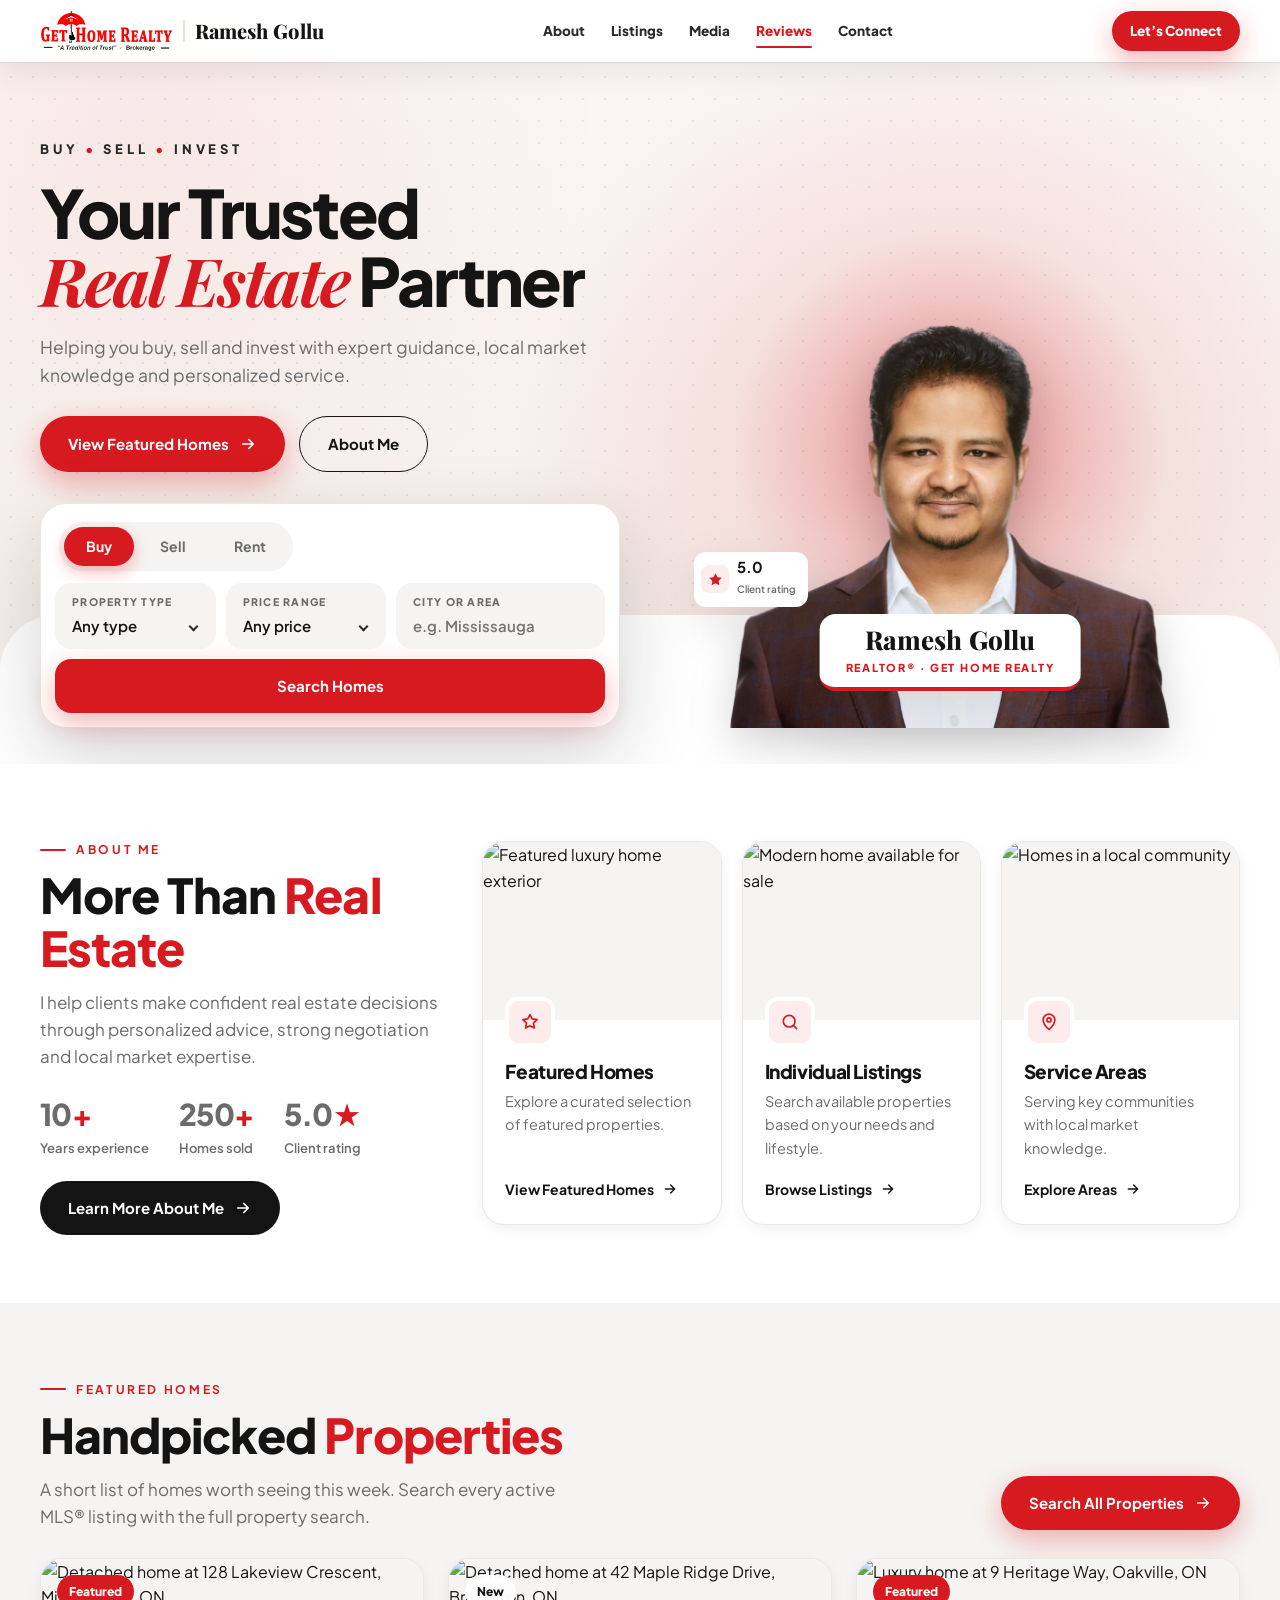
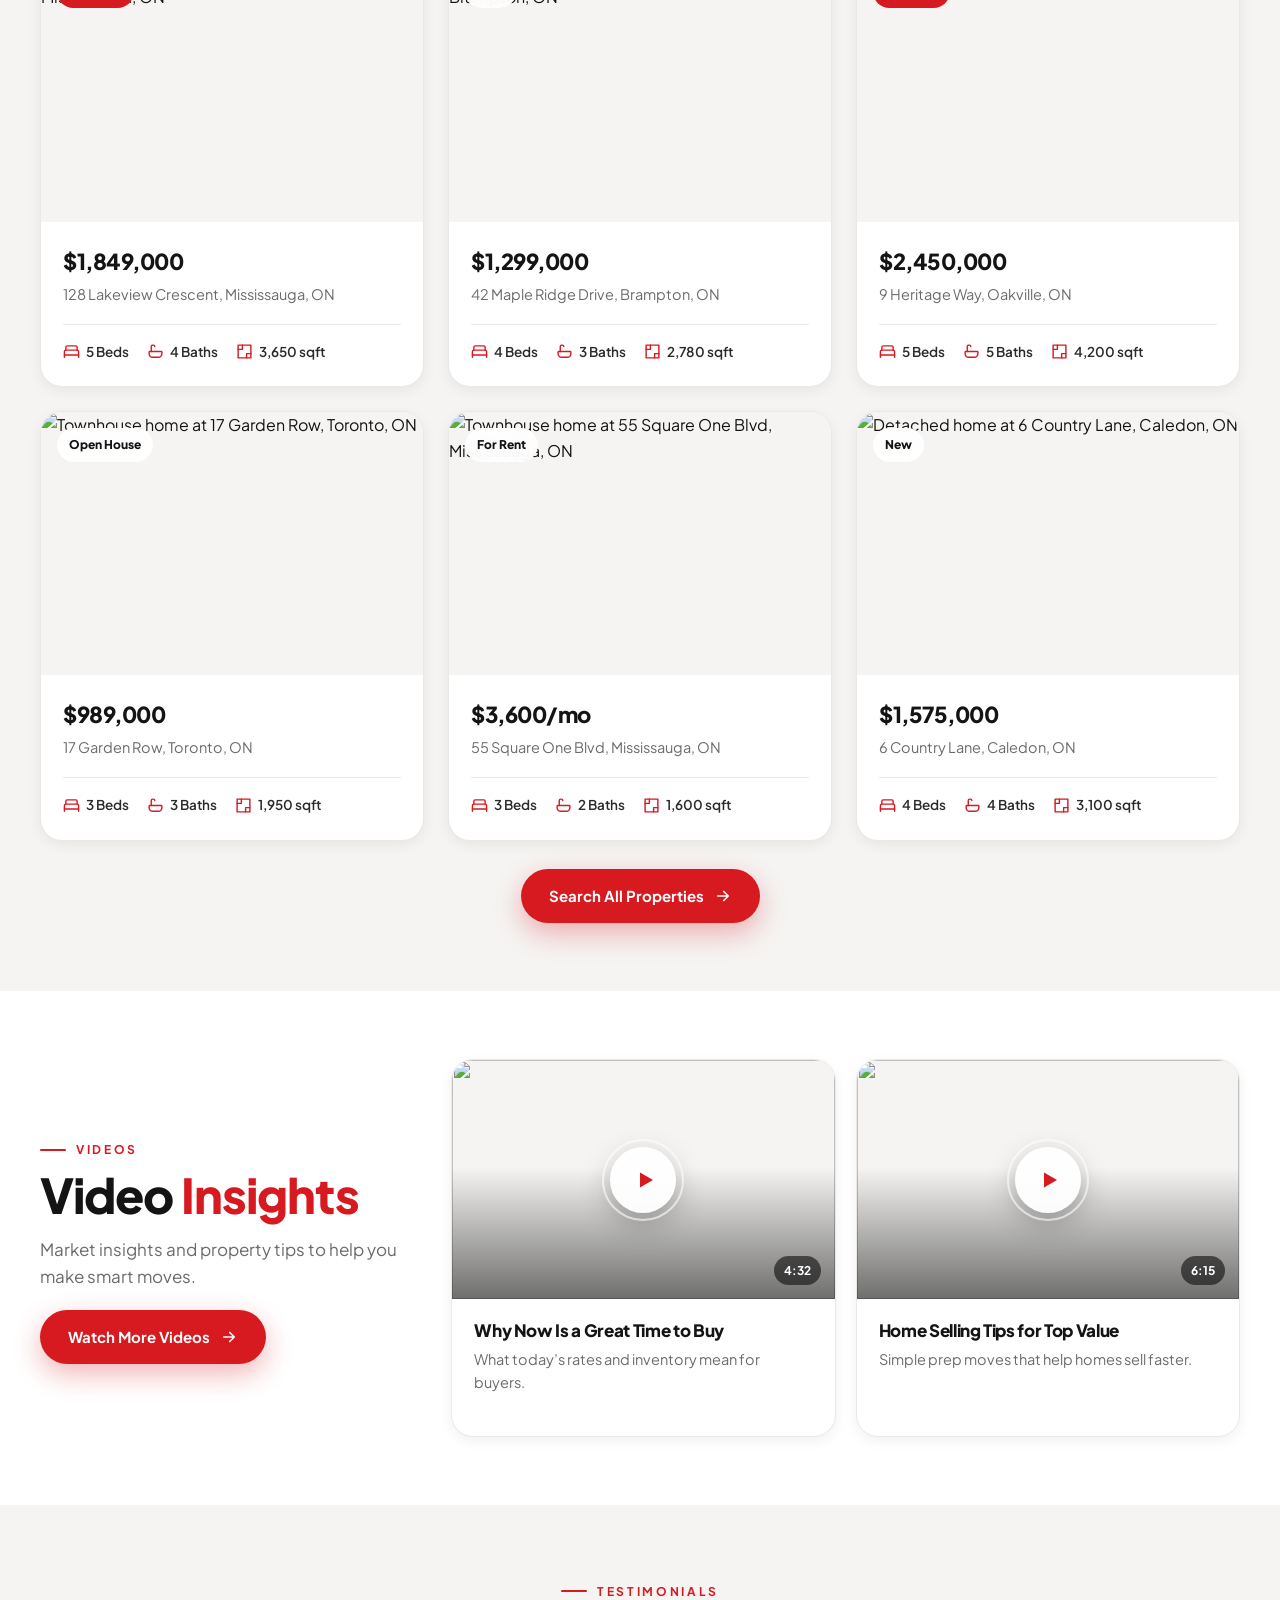
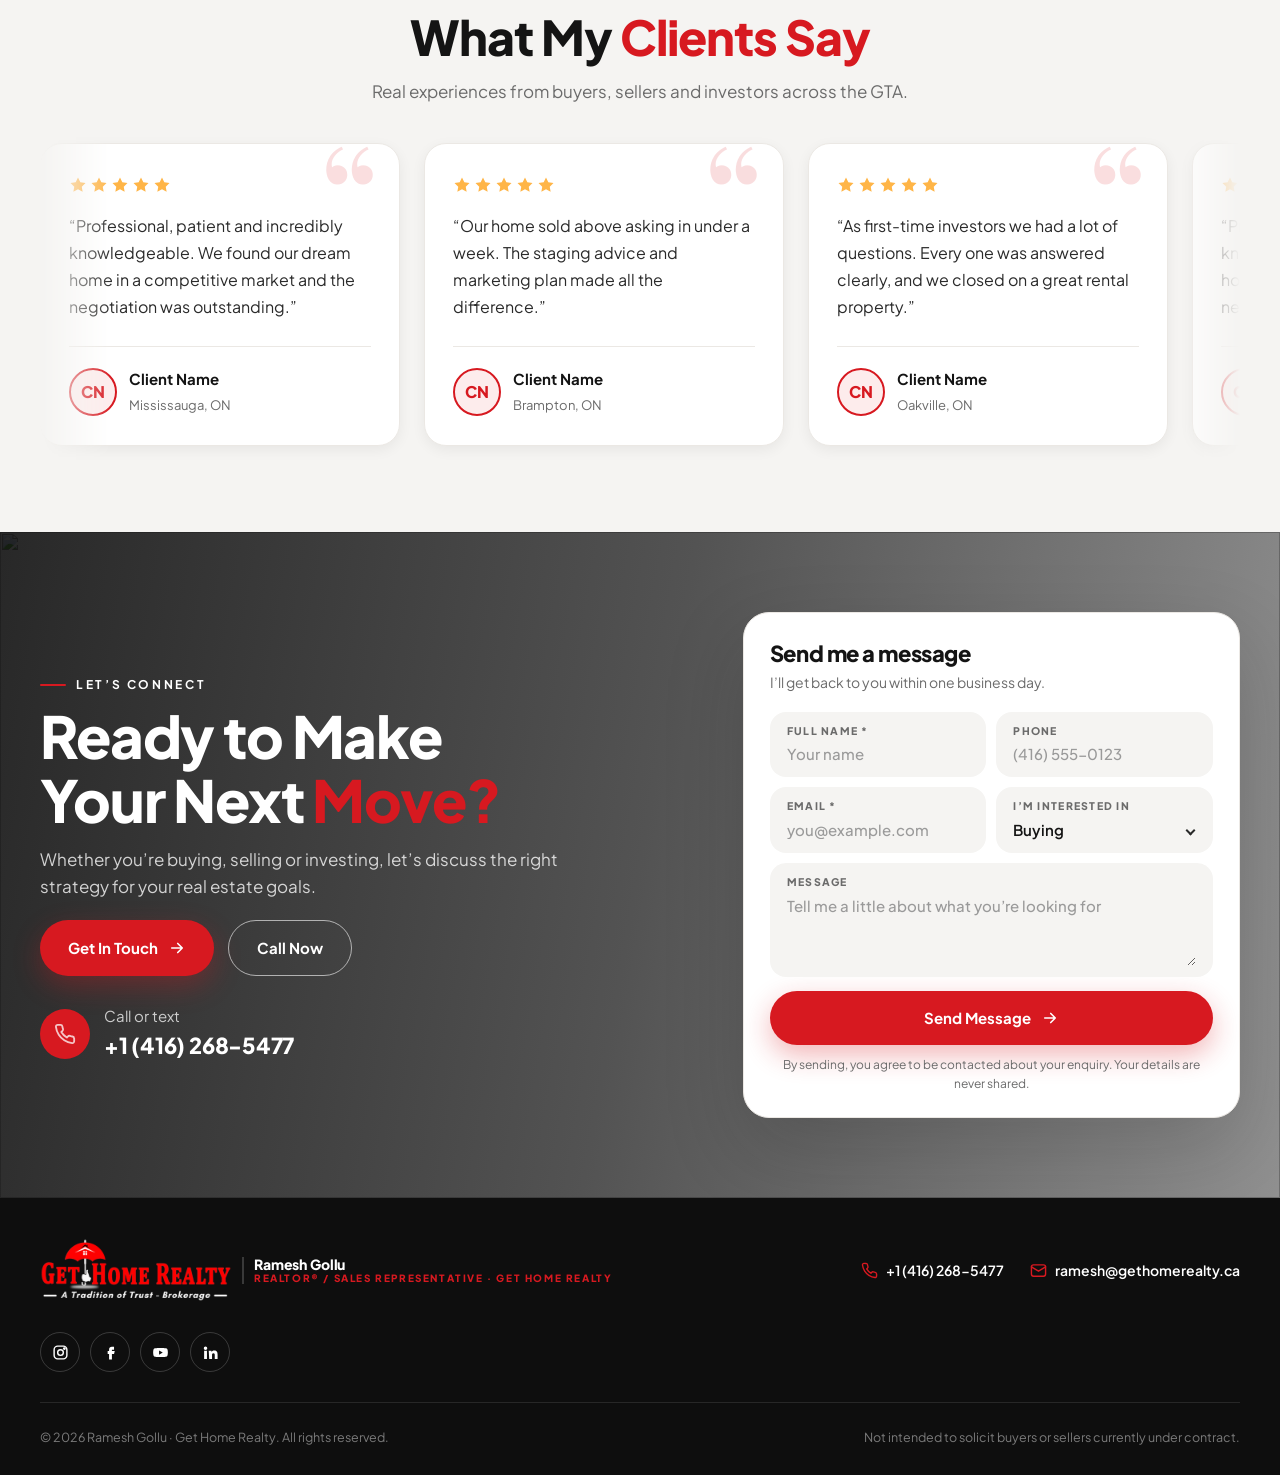
==== commit bdda0584: "Redesign hero, add contact page and Ramesh's real details - Light hero without background photo; tex" ====
--- a/index.html
+++ b/index.html
@@ -15,14 +15,10 @@
   <meta property="og:image" content="https://images.unsplash.com/photo-1600596542815-ffad4c1539a9?auto=format&fit=crop&w=1200&q=70">
   <meta name="twitter:card" content="summary_large_image">
 
-  <!-- Performance: preconnect + preload the LCP hero image -->
+  <!-- Performance: preconnect to image and font hosts -->
   <link rel="preconnect" href="https://images.unsplash.com">
   <link rel="preconnect" href="https://fonts.googleapis.com">
   <link rel="preconnect" href="https://fonts.gstatic.com" crossorigin>
-  <link rel="preload" as="image"
-        href="https://images.unsplash.com/photo-1600585154340-be6161a56a0c?auto=format&fit=crop&w=1600&q=70"
-        imagesrcset="https://images.unsplash.com/photo-1600585154340-be6161a56a0c?auto=format&fit=crop&w=800&q=70 800w, https://images.unsplash.com/photo-1600585154340-be6161a56a0c?auto=format&fit=crop&w=1600&q=70 1600w, https://images.unsplash.com/photo-1600585154340-be6161a56a0c?auto=format&fit=crop&w=2400&q=70 2400w"
-        imagesizes="100vw">
   <link href="https://fonts.googleapis.com/css2?family=Plus+Jakarta+Sans:wght@400;500;600;700;800&family=Playfair+Display:ital,wght@0,800;1,700&display=swap" rel="stylesheet">
   <link rel="stylesheet" href="css/styles.css">
 
@@ -32,10 +28,10 @@
     "@type": "RealEstateAgent",
     "name": "Ramesh Gollu",
     "jobTitle": "REALTOR® / Sales Representative",
-    "telephone": "+1-416-000-0000",
-    "email": "agent@gethomerealty.ca",
+    "telephone": "+1-416-268-5477",
+    "email": "ramesh@gethomerealty.ca",
     "url": "https://www.example.com/",
-    "image": "https://images.unsplash.com/photo-1560250097-0b93528c311a?auto=format&fit=crop&w=600&q=70",
+    "image": "https://www.example.com/assets/agent-photo.jpg",
     "worksFor": { "@type": "RealEstateAgent", "name": "Get Home Realty" },
     "areaServed": ["Toronto", "Mississauga", "Brampton", "Oakville", "Caledon"],
     "sameAs": ["https://instagram.com/", "https://facebook.com/", "https://youtube.com/", "https://linkedin.com/"]
@@ -45,7 +41,7 @@
 <body>
 
 <!-- ================= NAV ================= -->
-<header class="nav-wrap nav-wrap--overlay">
+<header class="nav-wrap">
   <nav class="nav" aria-label="Primary">
     <a href="#top" class="brand" aria-label="Get Home Realty — Ramesh Gollu, home">
       <img class="brand__logo brand__logo--dark" src="assets/logo.png" alt="Get Home Realty — A Tradition of Trust, Brokerage" width="1000" height="317">
@@ -59,13 +55,13 @@
       <li><a href="#listings">Listings</a></li>
       <li><a href="#media">Media</a></li>
       <li><a href="#reviews">Reviews</a></li>
-      <li><a href="#contact">Contact</a></li>
+      <li><a href="contact.html">Contact</a></li>
     </ul>
-    <a href="#contact" class="btn btn--red btn--sm">Let’s Connect</a>
+    <a href="contact.html" class="btn btn--red btn--sm">Let’s Connect</a>
     <button class="nav__toggle" aria-label="Open menu" aria-expanded="false">
       <svg viewBox="0 0 24 24" fill="none" stroke="currentColor" stroke-width="2.2" stroke-linecap="round"><path d="M4 7h16M4 12h16M4 17h10"/></svg>
     </button>
-    <div class="nav-cta-mobile"><a href="#contact" class="btn btn--red">Let’s Connect</a></div>
+    <div class="nav-cta-mobile"><a href="contact.html" class="btn btn--red">Let’s Connect</a></div>
   </nav>
 </header>
 
@@ -73,21 +69,13 @@
 
 <!-- ================= HERO ================= -->
 <section class="hero" aria-labelledby="hero-title">
-  <div class="hero__bg">
-    <img
-      src="https://images.unsplash.com/photo-1600585154340-be6161a56a0c?auto=format&fit=crop&w=1600&q=70"
-      srcset="https://images.unsplash.com/photo-1600585154340-be6161a56a0c?auto=format&fit=crop&w=800&q=70 800w,
-              https://images.unsplash.com/photo-1600585154340-be6161a56a0c?auto=format&fit=crop&w=1600&q=70 1600w,
-              https://images.unsplash.com/photo-1600585154340-be6161a56a0c?auto=format&fit=crop&w=2400&q=70 2400w"
-      sizes="100vw" alt="" fetchpriority="high" width="1600" height="1067">
-  </div>
   <div class="hero__curve" aria-hidden="true"></div>
 
   <div class="hero__inner">
     <div class="hero__agent">
-      <!-- Replace with your transparent PNG cutout: assets/agent-cutout.png -->
-      <img src="https://images.unsplash.com/photo-1560250097-0b93528c311a?auto=format&fit=crop&w=900&q=75"
-           alt="Ramesh Gollu, REALTOR® with Get Home Realty" width="900" height="1125" fetchpriority="high">
+      <!-- Ramesh's portrait with the background removed (transparent WebP) -->
+      <img src="assets/agent-cutout.webp"
+           alt="Ramesh Gollu, REALTOR® with Get Home Realty" width="900" height="824" fetchpriority="high">
       <div class="hero__badge">
         <span class="dot"><svg viewBox="0 0 24 24" fill="currentColor"><path d="m12 2 3.1 6.3 6.9 1-5 4.9 1.2 6.8L12 17.8 5.8 21l1.2-6.8-5-4.9 6.9-1z"/></svg></span>
         <div><strong>5.0</strong><span>Client rating</span></div>
@@ -105,7 +93,7 @@
       <div class="hero__actions">
         <a href="#listings" class="btn btn--red">View Featured Homes
           <svg viewBox="0 0 24 24" fill="none" stroke="currentColor" stroke-width="2.2" stroke-linecap="round" stroke-linejoin="round"><path d="M5 12h14M13 6l6 6-6 6"/></svg></a>
-        <a href="#about" class="btn btn--outline-light">About Me</a>
+        <a href="#about" class="btn btn--outline">About Me</a>
       </div>
 
       <!-- SEARCH CARD: lightweight form → submits to listings.html where IDX loads. No IDX on homepage. -->
@@ -267,12 +255,13 @@
         <p class="lead">Real experiences from buyers, sellers and investors across the GTA.</p>
       </div>
     </div>
-    <div class="testimonials">
+    <div class="testimonials" aria-label="Client testimonials">
+      <div class="testimonials__track">
       <figure class="testimonial reveal" data-delay="1">
             <div class="stars" aria-label="5 out of 5 stars"><svg viewBox="0 0 24 24" fill="currentColor"><path d="m12 2 3.1 6.3 6.9 1-5 4.9 1.2 6.8L12 17.8 5.8 21l1.2-6.8-5-4.9 6.9-1z"/></svg><svg viewBox="0 0 24 24" fill="currentColor"><path d="m12 2 3.1 6.3 6.9 1-5 4.9 1.2 6.8L12 17.8 5.8 21l1.2-6.8-5-4.9 6.9-1z"/></svg><svg viewBox="0 0 24 24" fill="currentColor"><path d="m12 2 3.1 6.3 6.9 1-5 4.9 1.2 6.8L12 17.8 5.8 21l1.2-6.8-5-4.9 6.9-1z"/></svg><svg viewBox="0 0 24 24" fill="currentColor"><path d="m12 2 3.1 6.3 6.9 1-5 4.9 1.2 6.8L12 17.8 5.8 21l1.2-6.8-5-4.9 6.9-1z"/></svg><svg viewBox="0 0 24 24" fill="currentColor"><path d="m12 2 3.1 6.3 6.9 1-5 4.9 1.2 6.8L12 17.8 5.8 21l1.2-6.8-5-4.9 6.9-1z"/></svg></div>
             <blockquote>“Professional, patient and incredibly knowledgeable. We found our dream home in a competitive market and the negotiation was outstanding.”</blockquote>
             <figcaption class="testimonial__person">
-              <img src="https://images.unsplash.com/photo-1494790108377-be9c29b29330?auto=format&fit=crop&w=120&q=70" alt="" loading="lazy" width="38" height="38">
+              <span class="testimonial__avatar" aria-hidden="true">CN</span>
               <div><strong>Client Name</strong><span>Mississauga, ON</span></div>
             </figcaption>
           </figure>
@@ -280,7 +269,7 @@
             <div class="stars" aria-label="5 out of 5 stars"><svg viewBox="0 0 24 24" fill="currentColor"><path d="m12 2 3.1 6.3 6.9 1-5 4.9 1.2 6.8L12 17.8 5.8 21l1.2-6.8-5-4.9 6.9-1z"/></svg><svg viewBox="0 0 24 24" fill="currentColor"><path d="m12 2 3.1 6.3 6.9 1-5 4.9 1.2 6.8L12 17.8 5.8 21l1.2-6.8-5-4.9 6.9-1z"/></svg><svg viewBox="0 0 24 24" fill="currentColor"><path d="m12 2 3.1 6.3 6.9 1-5 4.9 1.2 6.8L12 17.8 5.8 21l1.2-6.8-5-4.9 6.9-1z"/></svg><svg viewBox="0 0 24 24" fill="currentColor"><path d="m12 2 3.1 6.3 6.9 1-5 4.9 1.2 6.8L12 17.8 5.8 21l1.2-6.8-5-4.9 6.9-1z"/></svg><svg viewBox="0 0 24 24" fill="currentColor"><path d="m12 2 3.1 6.3 6.9 1-5 4.9 1.2 6.8L12 17.8 5.8 21l1.2-6.8-5-4.9 6.9-1z"/></svg></div>
             <blockquote>“Our home sold above asking in under a week. The staging advice and marketing plan made all the difference.”</blockquote>
             <figcaption class="testimonial__person">
-              <img src="https://images.unsplash.com/photo-1507003211169-0a1dd7228f2d?auto=format&fit=crop&w=120&q=70" alt="" loading="lazy" width="38" height="38">
+              <span class="testimonial__avatar" aria-hidden="true">CN</span>
               <div><strong>Client Name</strong><span>Brampton, ON</span></div>
             </figcaption>
           </figure>
@@ -288,10 +277,11 @@
             <div class="stars" aria-label="5 out of 5 stars"><svg viewBox="0 0 24 24" fill="currentColor"><path d="m12 2 3.1 6.3 6.9 1-5 4.9 1.2 6.8L12 17.8 5.8 21l1.2-6.8-5-4.9 6.9-1z"/></svg><svg viewBox="0 0 24 24" fill="currentColor"><path d="m12 2 3.1 6.3 6.9 1-5 4.9 1.2 6.8L12 17.8 5.8 21l1.2-6.8-5-4.9 6.9-1z"/></svg><svg viewBox="0 0 24 24" fill="currentColor"><path d="m12 2 3.1 6.3 6.9 1-5 4.9 1.2 6.8L12 17.8 5.8 21l1.2-6.8-5-4.9 6.9-1z"/></svg><svg viewBox="0 0 24 24" fill="currentColor"><path d="m12 2 3.1 6.3 6.9 1-5 4.9 1.2 6.8L12 17.8 5.8 21l1.2-6.8-5-4.9 6.9-1z"/></svg><svg viewBox="0 0 24 24" fill="currentColor"><path d="m12 2 3.1 6.3 6.9 1-5 4.9 1.2 6.8L12 17.8 5.8 21l1.2-6.8-5-4.9 6.9-1z"/></svg></div>
             <blockquote>“As first-time investors we had a lot of questions. Every one was answered clearly, and we closed on a great rental property.”</blockquote>
             <figcaption class="testimonial__person">
-              <img src="https://images.unsplash.com/photo-1438761681033-6461ffad8d80?auto=format&fit=crop&w=120&q=70" alt="" loading="lazy" width="38" height="38">
+              <span class="testimonial__avatar" aria-hidden="true">CN</span>
               <div><strong>Client Name</strong><span>Oakville, ON</span></div>
             </figcaption>
           </figure>
+      </div>
     </div>
   </div>
 </section>
@@ -307,30 +297,61 @@
       <h2 class="title" id="cta-title">Ready to Make<br>Your Next <em>Move?</em></h2>
       <p class="lead">Whether you’re buying, selling or investing, let’s discuss the right strategy for your real estate goals.</p>
       <div class="cta__actions">
-        <a href="mailto:agent@gethomerealty.ca" data-agent-mail class="btn btn--red">Get In Touch
+        <a href="#contact-form" class="btn btn--red">Get In Touch
           <svg viewBox="0 0 24 24" fill="none" stroke="currentColor" stroke-width="2.2" stroke-linecap="round" stroke-linejoin="round"><path d="M5 12h14M13 6l6 6-6 6"/></svg></a>
-        <a href="tel:+14160000000" data-agent-tel class="btn btn--outline-light">Call Now</a>
+        <a href="tel:+14162685477" data-agent-tel class="btn btn--outline-light">Call Now</a>
       </div>
       <div class="cta__phone">
         <span class="ic"><svg viewBox="0 0 24 24" fill="none" stroke="currentColor" stroke-width="2" stroke-linecap="round" stroke-linejoin="round"><path d="M22 16.9v3a2 2 0 0 1-2.2 2 19.8 19.8 0 0 1-8.6-3.1 19.5 19.5 0 0 1-6-6A19.8 19.8 0 0 1 2.1 4.2 2 2 0 0 1 4.1 2h3a2 2 0 0 1 2 1.7c.1.9.4 1.8.7 2.7a2 2 0 0 1-.5 2.1L8 9.8a16 16 0 0 0 6 6l1.3-1.3a2 2 0 0 1 2.1-.5c.9.3 1.8.6 2.7.7a2 2 0 0 1 1.7 2z"/></svg></span>
-        <div>Call or text<br><a href="tel:+14160000000" data-agent-tel data-agent="phone">+1 (416) 000-0000</a></div>
-      </div>
-    </div>
-
-    <div class="glass reveal" data-delay="2">
-      <div class="glass__item">
-        <span class="ic"><svg viewBox="0 0 24 24" fill="none" stroke="currentColor" stroke-width="2" stroke-linecap="round" stroke-linejoin="round"><circle cx="12" cy="8" r="4"/><path d="M4 21a8 8 0 0 1 16 0"/></svg></span>
-        <div><strong>Personalized Guidance</strong><span>Tailored to your goals.</span></div>
-      </div>
-      <div class="glass__item">
-        <span class="ic"><svg viewBox="0 0 24 24" fill="none" stroke="currentColor" stroke-width="2" stroke-linecap="round" stroke-linejoin="round"><path d="M3 3v18h18"/><path d="m7 15 4-4 3 3 5-6"/></svg></span>
-        <div><strong>Local Market Expertise</strong><span>Knowledge you can rely on.</span></div>
-      </div>
-      <div class="glass__item">
-        <span class="ic"><svg viewBox="0 0 24 24" fill="none" stroke="currentColor" stroke-width="2" stroke-linecap="round" stroke-linejoin="round"><path d="M20.8 4.6a5.5 5.5 0 0 0-7.8 0L12 5.7l-1-1.1a5.5 5.5 0 0 0-7.8 7.8l1 1.1L12 21l7.8-7.5 1-1.1a5.5 5.5 0 0 0 0-7.8z"/></svg></span>
-        <div><strong>Client-First Approach</strong><span>Your real estate goals come first.</span></div>
-      </div>
-    </div>
+        <div>Call or text<br><a href="tel:+14162685477" data-agent-tel data-agent="phone">+1 (416) 268-5477</a></div>
+      </div>
+    </div>
+
+    <!-- Contact form: handled by Netlify Forms (Netlify detects data-netlify on deploy).
+         Turn on email notifications in Netlify → Site → Forms → Notifications. -->
+    <form class="lead-form reveal" data-delay="2" id="contact-form" name="contact" method="POST"
+          action="/?sent=1#contact" data-netlify="true" netlify-honeypot="company" novalidate>
+      <input type="hidden" name="form-name" value="contact">
+      <p class="hp" aria-hidden="true"><label>Company <input name="company" tabindex="-1" autocomplete="off"></label></p>
+
+      <h3 class="lead-form__title">Send me a message</h3>
+      <p class="lead-form__sub">I’ll get back to you within one business day.</p>
+
+      <div class="lead-form__grid">
+        <div class="field">
+          <label for="c-name">Full name *</label>
+          <input id="c-name" name="name" type="text" autocomplete="name" required maxlength="120" placeholder="Your name">
+        </div>
+        <div class="field">
+          <label for="c-phone">Phone</label>
+          <input id="c-phone" name="phone" type="tel" autocomplete="tel" maxlength="25" placeholder="(416) 555-0123">
+        </div>
+        <div class="field">
+          <label for="c-email">Email *</label>
+          <input id="c-email" name="email" type="email" autocomplete="email" required maxlength="254" placeholder="you@example.com">
+        </div>
+        <div class="field field--select">
+          <label for="c-interest">I’m interested in</label>
+          <select id="c-interest" name="interest">
+            <option>Buying</option>
+            <option>Selling</option>
+            <option>Renting</option>
+            <option>Investing</option>
+            <option>Home valuation</option>
+            <option>Something else</option>
+          </select>
+        </div>
+        <div class="field field--wide">
+          <label for="c-message">Message</label>
+          <textarea id="c-message" name="message" rows="3" maxlength="2000" placeholder="Tell me a little about what you’re looking for"></textarea>
+        </div>
+      </div>
+
+      <button type="submit" class="btn btn--red lead-form__submit">Send Message
+        <svg viewBox="0 0 24 24" fill="none" stroke="currentColor" stroke-width="2.2" stroke-linecap="round" stroke-linejoin="round"><path d="M5 12h14M13 6l6 6-6 6"/></svg></button>
+      <p class="lead-form__note">By sending, you agree to be contacted about your enquiry. Your details are never shared.</p>
+      <p class="lead-form__status" role="status" aria-live="polite"></p>
+    </form>
   </div>
 </section>
 
@@ -348,8 +369,8 @@
         </span>
       </div>
       <div class="footer__contact">
-        <a href="tel:+14160000000" data-agent-tel><svg viewBox="0 0 24 24" fill="none" stroke="currentColor" stroke-width="2" stroke-linecap="round" stroke-linejoin="round"><path d="M22 16.9v3a2 2 0 0 1-2.2 2 19.8 19.8 0 0 1-8.6-3.1 19.5 19.5 0 0 1-6-6A19.8 19.8 0 0 1 2.1 4.2 2 2 0 0 1 4.1 2h3a2 2 0 0 1 2 1.7c.1.9.4 1.8.7 2.7a2 2 0 0 1-.5 2.1L8 9.8a16 16 0 0 0 6 6l1.3-1.3a2 2 0 0 1 2.1-.5c.9.3 1.8.6 2.7.7a2 2 0 0 1 1.7 2z"/></svg><span data-agent="phone">+1 (416) 000-0000</span></a>
-        <a href="mailto:agent@gethomerealty.ca" data-agent-mail><svg viewBox="0 0 24 24" fill="none" stroke="currentColor" stroke-width="2" stroke-linecap="round" stroke-linejoin="round"><rect x="2" y="4" width="20" height="16" rx="3"/><path d="m22 7-10 6L2 7"/></svg><span data-agent="email">agent@gethomerealty.ca</span></a>
+        <a href="tel:+14162685477" data-agent-tel><svg viewBox="0 0 24 24" fill="none" stroke="currentColor" stroke-width="2" stroke-linecap="round" stroke-linejoin="round"><path d="M22 16.9v3a2 2 0 0 1-2.2 2 19.8 19.8 0 0 1-8.6-3.1 19.5 19.5 0 0 1-6-6A19.8 19.8 0 0 1 2.1 4.2 2 2 0 0 1 4.1 2h3a2 2 0 0 1 2 1.7c.1.9.4 1.8.7 2.7a2 2 0 0 1-.5 2.1L8 9.8a16 16 0 0 0 6 6l1.3-1.3a2 2 0 0 1 2.1-.5c.9.3 1.8.6 2.7.7a2 2 0 0 1 1.7 2z"/></svg><span data-agent="phone">+1 (416) 268-5477</span></a>
+        <a href="mailto:ramesh@gethomerealty.ca" data-agent-mail><svg viewBox="0 0 24 24" fill="none" stroke="currentColor" stroke-width="2" stroke-linecap="round" stroke-linejoin="round"><rect x="2" y="4" width="20" height="16" rx="3"/><path d="m22 7-10 6L2 7"/></svg><span data-agent="email">ramesh@gethomerealty.ca</span></a>
       </div>
       <div class="socials">
         <a href="https://instagram.com/" target="_blank" rel="noopener" aria-label="Instagram"><svg viewBox="0 0 24 24" fill="none" stroke="currentColor" stroke-width="2"><rect x="3" y="3" width="18" height="18" rx="5"/><circle cx="12" cy="12" r="4"/><circle cx="17.5" cy="6.5" r="1" fill="currentColor"/></svg></a>
@@ -367,8 +388,8 @@
 
 <!-- Mobile quick actions -->
 <div class="mobile-bar" aria-label="Quick contact">
-  <a href="tel:+14160000000" class="call" data-agent-tel><svg viewBox="0 0 24 24" fill="none" stroke="currentColor" stroke-width="2.2" stroke-linecap="round" stroke-linejoin="round"><path d="M22 16.9v3a2 2 0 0 1-2.2 2 19.8 19.8 0 0 1-8.6-3.1 19.5 19.5 0 0 1-6-6A19.8 19.8 0 0 1 2.1 4.2 2 2 0 0 1 4.1 2h3a2 2 0 0 1 2 1.7c.1.9.4 1.8.7 2.7a2 2 0 0 1-.5 2.1L8 9.8a16 16 0 0 0 6 6l1.3-1.3a2 2 0 0 1 2.1-.5c.9.3 1.8.6 2.7.7a2 2 0 0 1 1.7 2z"/></svg>Call</a>
-  <a href="https://wa.me/14160000000" class="wa" data-agent-wa target="_blank" rel="noopener"><svg viewBox="0 0 24 24" fill="currentColor"><path d="M12 2a10 10 0 0 0-8.6 15.1L2 22l5-1.3A10 10 0 1 0 12 2zm5.3 14.1c-.2.6-1.3 1.2-1.8 1.2-.5.1-1 .2-3.3-.7-2.8-1.1-4.6-4-4.7-4.2-.1-.2-1.1-1.5-1.1-2.9s.7-2.1 1-2.4c.3-.3.6-.3.8-.3h.6c.2 0 .4 0 .6.5l.9 2.1c.1.2.1.4 0 .5l-.3.5-.4.5c-.1.1-.3.3-.1.6.2.3.8 1.3 1.7 2.1 1.2 1 2.1 1.3 2.4 1.5.3.1.5.1.6-.1l.9-1c.2-.3.4-.2.6-.1l2 .9c.3.1.5.2.5.3.1.2.1.7-.1 1.3z"/></svg>WhatsApp</a>
+  <a href="tel:+14162685477" class="call" data-agent-tel><svg viewBox="0 0 24 24" fill="none" stroke="currentColor" stroke-width="2.2" stroke-linecap="round" stroke-linejoin="round"><path d="M22 16.9v3a2 2 0 0 1-2.2 2 19.8 19.8 0 0 1-8.6-3.1 19.5 19.5 0 0 1-6-6A19.8 19.8 0 0 1 2.1 4.2 2 2 0 0 1 4.1 2h3a2 2 0 0 1 2 1.7c.1.9.4 1.8.7 2.7a2 2 0 0 1-.5 2.1L8 9.8a16 16 0 0 0 6 6l1.3-1.3a2 2 0 0 1 2.1-.5c.9.3 1.8.6 2.7.7a2 2 0 0 1 1.7 2z"/></svg>Call</a>
+  <a href="https://wa.me/14162685477" class="wa" data-agent-wa target="_blank" rel="noopener"><svg viewBox="0 0 24 24" fill="currentColor"><path d="M12 2a10 10 0 0 0-8.6 15.1L2 22l5-1.3A10 10 0 1 0 12 2zm5.3 14.1c-.2.6-1.3 1.2-1.8 1.2-.5.1-1 .2-3.3-.7-2.8-1.1-4.6-4-4.7-4.2-.1-.2-1.1-1.5-1.1-2.9s.7-2.1 1-2.4c.3-.3.6-.3.8-.3h.6c.2 0 .4 0 .6.5l.9 2.1c.1.2.1.4 0 .5l-.3.5-.4.5c-.1.1-.3.3-.1.6.2.3.8 1.3 1.7 2.1 1.2 1 2.1 1.3 2.4 1.5.3.1.5.1.6-.1l.9-1c.2-.3.4-.2.6-.1l2 .9c.3.1.5.2.5.3.1.2.1.7-.1 1.3z"/></svg>WhatsApp</a>
 </div>
 
 <script src="js/data.js" defer></script>
--- a/css/styles.css
+++ b/css/styles.css
@@ -41,7 +41,7 @@
 :focus-visible { outline: 3px solid var(--red); outline-offset: 3px; border-radius: 8px; }
 
 .container { width: min(var(--container), 100% - 40px); margin-inline: auto; }
-.section { padding: 110px 0; }
+.section { padding: 68px 0; }
 .section--gray { background: var(--gray); }
 .section--warm { background: var(--warm); }
 
@@ -55,9 +55,9 @@
 .eyebrow--light::before { background: var(--red); }
 
 h1, h2, h3 { margin: 0; line-height: 1.1; letter-spacing: -.02em; }
-h2.title { font-size: clamp(32px, 4vw, 48px); font-weight: 800; margin: 14px 0 18px; }
+h2.title { font-size: clamp(32px, 4vw, 48px); font-weight: 800; margin: 10px 0 14px; }
 h2.title em, h1 em { font-style: normal; color: var(--red); }
-.lead { color: var(--muted); font-size: 17px; max-width: 46ch; margin: 0 0 30px; }
+.lead { color: var(--muted); font-size: 17px; max-width: 46ch; margin: 0 0 20px; }
 
 /* ---------- Buttons ---------- */
 .btn {
@@ -146,27 +146,19 @@
 
 /* ---------- Hero ---------- */
 .hero {
-  position: relative; min-height: max(600px, 100vh); min-height: max(600px, 100svh);
-  display: flex; align-items: flex-end; color: #fff; isolation: isolate;
+  position: relative;  /* sized by its content, so there's no empty band under the header */
+  display: flex; align-items: flex-end; color: var(--ink); isolation: isolate;
   overflow: hidden;
 }
-.hero__bg { position: absolute; inset: 0; z-index: -2; }
-.hero__bg { overflow: hidden; }
-.hero__bg img {
-  width: 100%; height: 100%; object-fit: cover; transform-origin: 60% 40%;
-  will-change: transform; animation: heroKenBurns 28s ease-in-out infinite alternate;
-}
-/* Slow continuous zoom + drift. Disabled for users who prefer reduced motion. */
-@keyframes heroKenBurns {
-  0%   { transform: scale(1.04) translate3d(0, 0, 0); }
-  50%  { transform: scale(1.12) translate3d(-1.5%, -1%, 0); }
-  100% { transform: scale(1.18) translate3d(1.5%, -2%, 0); }
-}
+/* Light brand background (no photo): warm off-white, a soft red glow behind
+   the agent and a faint dot pattern for texture */
 .hero::before {
   content: ""; position: absolute; inset: 0; z-index: -1;
   background:
-    linear-gradient(90deg, rgba(12,12,12,.30) 0%, rgba(12,12,12,.50) 45%, rgba(12,12,12,.72) 100%),
-    linear-gradient(180deg, rgba(12,12,12,.45) 0%, rgba(12,12,12,0) 30%);
+    radial-gradient(circle at 74% 58%, rgba(215, 25, 32, .16), transparent 42%),
+    radial-gradient(circle at 12% 18%, rgba(215, 25, 32, .06), transparent 35%),
+    radial-gradient(rgba(20, 20, 20, .07) 1px, transparent 1.4px) 0 0 / 22px 22px,
+    linear-gradient(180deg, #fbf7f4 0%, #f4eee9 100%);
 }
 /* White rounded band the agent and search card overlap into */
 .hero__curve {
@@ -177,9 +169,10 @@
   position: relative; z-index: 1;
   width: min(var(--container), 100% - 40px); margin-inline: auto;
   display: grid; grid-template-columns: minmax(0,1fr) minmax(0,1fr); align-items: end; gap: 40px;
-  padding-top: clamp(84px, 12vh, 130px);
-}
-.hero__agent { --agent-w: 360px; position: relative; align-self: end; display: flex; justify-content: center; }
+  padding-top: clamp(104px, 14vh, 128px);  /* header (~62px) + breathing room */
+}
+.hero__agent { --agent-w: 440px; position: relative; align-self: end; display: flex; justify-content: center;
+  margin-bottom: clamp(20px, 4vh, 40px); } /* same bottom line as the search card (.hero__content padding) */
 .hero__agent::before {
   content: ""; position: absolute; bottom: 12%; left: 50%; translate: -50% 0;
   width: 80%; aspect-ratio: 1; border-radius: 50%;
@@ -187,22 +180,21 @@
   z-index: -1;
 }
 .hero__agent img {
-  width: min(var(--agent-w), 100%); height: auto; max-height: 62vh; object-fit: cover; object-position: top;
-  /* Fades the base into the white band so a rectangular portrait reads like a cutout.
-     Replace with a transparent PNG cutout (assets/agent-cutout.png) for the best result. */
-  border-radius: 32px 32px 0 0;
-  -webkit-mask-image: linear-gradient(to bottom, #000 78%, transparent 100%);
-          mask-image: linear-gradient(to bottom, #000 78%, transparent 100%);
+  width: min(var(--agent-w), 100%); height: auto; max-height: 62vh; object-fit: contain; object-position: bottom;
+  /* Transparent cutout: only the person shows. A soft shadow lifts him off the
+     background photo; the short fade softens where the portrait is cropped. */
+  filter: drop-shadow(0 14px 22px rgba(0, 0, 0, .18));
+
 }
 .hero__badge {
-  position: absolute; left: max(0px, calc(50% - var(--agent-w) / 2 - 56px)); bottom: 30%; color: var(--ink);
-  background: #fff; border-radius: 18px; padding: 14px 18px; box-shadow: var(--shadow);
-  display: flex; align-items: center; gap: 12px; animation: float 6s ease-in-out infinite;
-}
-.hero__badge strong { display: block; font-size: 20px; line-height: 1; }
-.hero__badge span { font-size: 12px; color: var(--muted); font-weight: 600; }
-.hero__badge .dot { width: 38px; height: 38px; border-radius: 12px; background: var(--red-soft); color: var(--red); display: grid; place-items: center; }
-.hero__badge .dot svg { width: 20px; height: 20px; }
+  position: absolute; left: max(0px, calc(50% - var(--agent-w) / 2 - 36px)); bottom: 30%; color: var(--ink);
+  background: #fff; border-radius: 12px; padding: 7px 12px 7px 7px; box-shadow: var(--shadow);
+  display: flex; align-items: center; gap: 8px; animation: float 6s ease-in-out infinite;
+}
+.hero__badge strong { display: block; font-size: 15px; line-height: 1; }
+.hero__badge span { font-size: 10px; color: var(--muted); font-weight: 600; }
+.hero__badge .dot { width: 28px; height: 28px; border-radius: 8px; background: var(--red-soft); color: var(--red); display: grid; place-items: center; }
+.hero__badge .dot svg { width: 15px; height: 15px; }
 @keyframes float { 50% { transform: translateY(-10px); } }
 .hero__name {
   position: absolute; bottom: 9%; left: 50%; translate: -50% 0; z-index: 2;
@@ -213,12 +205,12 @@
 .hero__name strong { display: block; font-family: var(--font-display); font-weight: 800; font-size: 26px; line-height: 1.1; letter-spacing: .005em; }
 .hero__name span { display: block; margin-top: 4px; font-size: 11px; font-weight: 800; letter-spacing: .16em; text-transform: uppercase; color: var(--red); }
 
-.hero__content { padding-bottom: clamp(20px, 4vh, 40px); }
-.hero__kicker { font-size: 13px; font-weight: 800; letter-spacing: .3em; color: rgba(255,255,255,.85); margin-bottom: clamp(10px, 2vh, 18px); }
+.hero__content { padding-bottom: clamp(20px, 4vh, 40px); order: -1; }  /* text left, photo right on desktop */
+.hero__kicker { font-size: 13px; font-weight: 800; letter-spacing: .3em; color: var(--charcoal); margin-bottom: clamp(10px, 2vh, 18px); }
 .hero__kicker b { color: var(--red); }
-.hero h1 { font-size: clamp(36px, min(5.2vw, 7.4vh), 70px); font-weight: 800; letter-spacing: -.035em; line-height: 1.03; text-shadow: 0 2px 30px rgba(0,0,0,.25); }
-.hero h1 em { font-family: var(--font-display); font-style: italic; font-weight: 700; color: #ff3b42; }
-.hero__text { font-size: 17.5px; color: rgba(255,255,255,.86); max-width: 44ch; margin: clamp(12px, 2vh, 20px) 0 clamp(16px, 3vh, 30px); }
+.hero h1 { font-size: clamp(36px, min(5.2vw, 7.4vh), 70px); font-weight: 800; letter-spacing: -.035em; line-height: 1.03; }
+.hero h1 em { font-family: var(--font-display); font-style: italic; font-weight: 700; color: var(--red); }
+.hero__text { font-size: 17.5px; color: var(--muted); max-width: 44ch; margin: clamp(12px, 2vh, 20px) 0 clamp(16px, 3vh, 30px); }
 .hero__actions { display: flex; flex-wrap: wrap; gap: 14px; margin-bottom: clamp(18px, 3.5vh, 40px); }
 
 /* ---------- Search card (sits in the hero, straddling the white band) ---------- */
@@ -256,8 +248,8 @@
 .search__note { font-size: 12px; color: var(--muted); margin: 10px 6px 2px; }
 
 /* ---------- About + Options ---------- */
-.about { display: grid; grid-template-columns: .85fr 1.6fr; gap: 60px; align-items: center; }
-.about__stats { display: flex; gap: 34px; margin: 0 0 32px; padding: 0; list-style: none; }
+.about { display: grid; grid-template-columns: .85fr 1.6fr; gap: 40px; align-items: center; }
+.about__stats { display: flex; gap: 30px; margin: 0 0 22px; padding: 0; list-style: none; }
 .about__stats strong { display: block; font-size: 30px; font-weight: 800; letter-spacing: -.02em; }
 .about__stats strong span { color: var(--red); }
 .about__stats li { font-size: 13px; color: var(--muted); font-weight: 600; }
@@ -279,10 +271,10 @@
 .card p { color: var(--muted); font-size: 14.5px; margin: 0 0 18px; flex: 1; }
 
 /* ---------- Featured listings ---------- */
-.section-head { display: flex; justify-content: space-between; align-items: end; gap: 24px; margin-bottom: 42px; flex-wrap: wrap; }
+.section-head { display: flex; justify-content: space-between; align-items: end; gap: 20px; margin-bottom: 28px; flex-wrap: wrap; }
 .section-head .lead { margin: 0; }
-.listing-more { display: flex; justify-content: center; margin-top: 44px; }
-.idx-section { padding-top: 40px; }
+.listing-more { display: flex; justify-content: center; margin-top: 28px; }
+.idx-section { padding-top: 28px; }
 .listing-grid { display: grid; grid-template-columns: repeat(3, 1fr); gap: 24px; }
 .listing { position: relative; }
 .listing__tag {
@@ -300,9 +292,9 @@
 .listing a.stretched::after { content: ""; position: absolute; inset: 0; z-index: 1; }
 
 /* ---------- Videos + Reviews ---------- */
-.media-grid { display: grid; grid-template-columns: .8fr 1.7fr; gap: 56px; align-items: center; }
+.media-grid { display: grid; grid-template-columns: .8fr 1.7fr; gap: 40px; align-items: center; }
 .media-right { display: grid; grid-template-columns: 1fr 1fr; gap: 20px; align-items: stretch; }
-.video-card .card__media { aspect-ratio: 4 / 5; }
+.video-card .card__media { aspect-ratio: 16 / 10; }
 .video-card .card__media::after { content: ""; position: absolute; inset: 0; background: linear-gradient(180deg, rgba(0,0,0,0) 45%, rgba(0,0,0,.55)); }
 .play {
   position: absolute; z-index: 2; top: 50%; left: 50%; translate: -50% -50%;
@@ -325,8 +317,22 @@
 /* ---------- Testimonials ---------- */
 .section-head--center { justify-content: center; text-align: center; }
 .section-head--center .lead { margin-inline: auto; }
-.testimonials { display: grid; grid-template-columns: repeat(3, 1fr); gap: 24px; }
+.testimonials {
+  overflow: hidden; padding: 10px 0 18px;
+  -webkit-mask-image: linear-gradient(90deg, transparent, #000 6%, #000 94%, transparent);
+          mask-image: linear-gradient(90deg, transparent, #000 6%, #000 94%, transparent);
+}
+/* Continuous right-to-left scroll. js/main.js repeats the cards so one loop
+   is wider than the screen; the track then moves left by exactly one loop. */
+.testimonials__track {
+  display: flex; gap: 24px; width: max-content;
+  animation: testimonials-scroll var(--marquee-duration, 40s) linear infinite;
+}
+.testimonials:hover .testimonials__track,
+.testimonials:focus-within .testimonials__track { animation-play-state: paused; }
+@keyframes testimonials-scroll { to { transform: translateX(calc(-50% - 12px)); } }
 .testimonial {
+  flex: none; width: 360px;
   margin: 0; position: relative; overflow: hidden; display: flex; flex-direction: column;
   background: #fff; border: 1px solid var(--line); border-radius: var(--radius); padding: 32px 28px 28px;
   box-shadow: var(--shadow-sm); transition: transform .45s var(--ease), box-shadow .45s var(--ease);
@@ -340,16 +346,20 @@
 .stars svg { width: 18px; height: 18px; }
 .testimonial blockquote { margin: 0 0 26px; font-size: 16px; line-height: 1.7; color: var(--charcoal); flex: 1; }
 .testimonial__person { display: flex; align-items: center; gap: 12px; padding-top: 20px; border-top: 1px solid var(--line); }
-.testimonial__person img { width: 48px; height: 48px; border-radius: 50%; object-fit: cover; border: 2px solid var(--red); }
+.testimonial__person .testimonial__avatar {
+  width: 48px; height: 48px; flex-shrink: 0; border-radius: 50%; display: grid; place-items: center;
+  background: var(--red-soft); color: var(--red); border: 2px solid var(--red);
+  font-weight: 800; font-size: 16px; letter-spacing: .02em;
+}
 .testimonial__person strong { display: block; font-size: 15px; }
 .testimonial__person span { font-size: 13px; color: var(--muted); }
 
 /* ---------- CTA / Contact ---------- */
-.cta { position: relative; color: #fff; overflow: hidden; isolation: isolate; padding: 130px 0; }
+.cta { position: relative; color: #fff; overflow: hidden; isolation: isolate; padding: 80px 0; }
 .cta__bg { position: absolute; inset: 0; z-index: -2; }
 .cta__bg img { width: 100%; height: 100%; object-fit: cover; }
 .cta::before { content: ""; position: absolute; inset: 0; z-index: -1; background: linear-gradient(100deg, rgba(10,10,10,.88) 0%, rgba(10,10,10,.7) 50%, rgba(10,10,10,.45) 100%); }
-.cta__grid { display: grid; grid-template-columns: 1.2fr .9fr; gap: 60px; align-items: center; }
+.cta__grid { display: grid; grid-template-columns: 1.2fr .9fr; gap: 40px; align-items: center; }
 .cta h2.title { color: #fff; font-size: clamp(36px, 4.6vw, 58px); }
 .cta .lead { color: rgba(255,255,255,.78); }
 .cta__actions { display: flex; flex-wrap: wrap; gap: 14px; margin-bottom: 28px; }
@@ -358,21 +368,31 @@
 .cta__phone a:hover { color: var(--red); }
 .cta__phone .ic { width: 50px; height: 50px; border-radius: 50%; background: var(--red); display: grid; place-items: center; }
 .cta__phone .ic svg { width: 22px; height: 22px; }
-.glass {
-  background: rgba(20, 20, 20, .45); border: 1px solid rgba(255,255,255,.14);
-  backdrop-filter: blur(16px); -webkit-backdrop-filter: blur(16px);
-  border-radius: 26px; padding: 14px;
-}
-.glass__item { display: flex; gap: 18px; align-items: center; padding: 20px 18px; border-radius: 18px; transition: background .3s; }
-.glass__item + .glass__item { border-top: 1px solid rgba(255,255,255,.1); }
-.glass__item:hover { background: rgba(255,255,255,.06); }
-.glass__item .ic { width: 52px; height: 52px; flex-shrink: 0; border-radius: 16px; background: rgba(215,25,32,.18); color: #ff5a5f; display: grid; place-items: center; }
-.glass__item .ic svg { width: 24px; height: 24px; }
-.glass__item strong { display: block; font-size: 17px; }
-.glass__item span { color: rgba(255,255,255,.65); font-size: 14px; }
+/* Contact form card */
+.lead-form {
+  background: #fff; color: var(--ink); border-radius: 26px; padding: 28px 26px 24px;
+  box-shadow: var(--shadow-lg); border: 1px solid var(--line);
+}
+.lead-form__title { font-size: 22px; font-weight: 800; }
+.lead-form__sub { margin: 6px 0 18px; color: var(--muted); font-size: 14px; }
+.lead-form__grid { display: grid; grid-template-columns: 1fr 1fr; gap: 10px; }
+.lead-form__grid .field--wide { grid-column: 1 / -1; }
+.lead-form textarea {
+  border: 0; background: transparent; font: inherit; font-size: 15px; font-weight: 600; color: var(--ink);
+  padding: 3px 0 0; outline: none; width: 100%; resize: vertical; min-height: 64px;
+}
+.lead-form .field input::placeholder, .lead-form textarea::placeholder { color: #9a9a9a; font-weight: 500; }
+.lead-form .field.is-invalid { border-color: var(--red); background: var(--red-soft); }
+.lead-form__submit { width: 100%; margin-top: 14px; padding-block: 15px; }
+.lead-form__note { margin: 10px 0 0; font-size: 12px; color: var(--muted); text-align: center; }
+.lead-form__status:empty { display: none; }
+.lead-form__status { margin: 12px 0 0; padding: 12px 14px; border-radius: 12px; font-size: 14px; font-weight: 600; }
+.lead-form__status.is-ok { background: #e8f5ea; color: #1e6b2a; }
+.lead-form__status.is-error { background: var(--red-soft); color: #b5141a; }
+.hp { position: absolute; left: -9999px; width: 1px; height: 1px; overflow: hidden; }
 
 /* ---------- Footer ---------- */
-.footer { background: #0e0e0e; color: rgba(255,255,255,.7); padding: 54px 0 36px; font-size: 14px; }
+.footer { background: #0e0e0e; color: rgba(255,255,255,.7); padding: 40px 0 28px; font-size: 14px; }
 .footer__top { display: flex; justify-content: space-between; align-items: center; gap: 30px; flex-wrap: wrap; padding-bottom: 30px; border-bottom: 1px solid rgba(255,255,255,.1); }
 .footer .brand__name { color: #fff; }
 .footer__contact { display: flex; gap: 26px; flex-wrap: wrap; }
@@ -389,7 +409,7 @@
 .mobile-bar { display: none; }
 
 /* ---------- Inner pages ---------- */
-.page-hero { padding: 150px 0 50px; background: var(--warm); }
+.page-hero { padding: 116px 0 32px; background: var(--warm); }
 .page-hero h1 { font-size: clamp(34px, 4.4vw, 54px); font-weight: 800; margin: 12px 0 12px; }
 .page-hero h1 em { font-style: normal; color: var(--red); }
 .filters { display: flex; flex-wrap: wrap; gap: 10px; margin: 0 0 30px; }
@@ -433,17 +453,58 @@
 .reveal[data-delay="2"] { transition-delay: .2s; }
 .reveal[data-delay="3"] { transition-delay: .3s; }
 @media (prefers-reduced-motion: reduce) {
+  /* No auto-scroll: the strip becomes swipeable instead */
+  .testimonials { overflow-x: auto; -webkit-mask-image: none; mask-image: none; }
   *, *::before, *::after { animation: none !important; transition: none !important; }
   html { scroll-behavior: auto; }
   .reveal { opacity: 1; transform: none; }
 }
 
+/* ---------- Contact page ---------- */
+.contact-hero {
+  padding: 140px 0 64px; color: #fff;
+  background:
+    radial-gradient(circle at 78% 20%, rgba(215, 25, 32, .28), transparent 55%),
+    linear-gradient(rgba(255,255,255,.04) 1px, transparent 1px) 0 0 / 56px 56px,
+    linear-gradient(90deg, rgba(255,255,255,.04) 1px, transparent 1px) 0 0 / 56px 56px,
+    #111;
+}
+.crumbs { display: flex; gap: 10px; font-size: 12px; font-weight: 700; letter-spacing: .18em; text-transform: uppercase; margin-bottom: 18px; color: rgba(255,255,255,.55); }
+.crumbs a { color: #fff; }
+.crumbs a:hover { color: var(--red); }
+.contact-hero h1 { font-size: clamp(38px, 5.4vw, 68px); font-weight: 800; letter-spacing: -.03em; margin: 14px 0 16px; }
+.contact-hero h1 em { font-family: var(--font-display); font-style: italic; font-weight: 700; color: #ff3b42; }
+.contact-hero p { max-width: 52ch; color: rgba(255,255,255,.78); font-size: 17px; margin: 0; }
+
+.contact-grid { display: grid; grid-template-columns: minmax(0, 1.55fr) minmax(0, 1fr); gap: 32px; align-items: start; }
+.contact-form { box-shadow: var(--shadow); }
+.contact-form .lead-form__title { font-size: 24px; }
+.contact-side { display: grid; gap: 14px; }
+.contact-card {
+  display: block; background: #fff; border: 1px solid var(--line); border-radius: 20px; padding: 20px 22px;
+  box-shadow: var(--shadow-sm); transition: border-color .25s, transform .25s var(--ease);
+}
+a.contact-card:hover { border-color: var(--red); transform: translateY(-3px); }
+.contact-card__label { display: block; font-size: 11px; font-weight: 800; letter-spacing: .16em; text-transform: uppercase; color: var(--red); margin-bottom: 6px; }
+.contact-card__value { font-size: 20px; font-weight: 800; color: var(--ink); letter-spacing: -.01em; word-break: break-word; }
+.contact-card__text { color: var(--charcoal); font-weight: 600; line-height: 1.6; }
+.contact-card--agent { text-align: center; padding: 26px 22px; }
+.contact-card--agent img {
+  width: 96px; height: 96px; border-radius: 50%; object-fit: cover; object-position: center; margin: 0 auto 12px;
+  border: 3px solid var(--red); background: radial-gradient(circle at 50% 30%, #fbe9ea, #f1d4d6);
+}
+.contact-card--agent strong { display: block; font-family: var(--font-display); font-size: 24px; font-weight: 800; }
+.contact-card--agent span { display: block; margin-top: 4px; font-size: 11px; font-weight: 800; letter-spacing: .14em; text-transform: uppercase; color: var(--red); }
+
+.contact-talk { text-align: center; }
+.contact-talk .eyebrow { justify-content: center; }
+.contact-talk .lead { margin-inline: auto; }
+.contact-talk__actions { display: flex; justify-content: center; gap: 14px; flex-wrap: wrap; }
+
 /* ---------- Responsive ---------- */
 @media (max-width: 1100px) {
-  .about, .media-grid { grid-template-columns: 1fr; gap: 44px; }
+  .about, .media-grid { grid-template-columns: 1fr; gap: 28px; }
   .media-right { grid-template-columns: 1fr 1fr; }
-  .testimonials { grid-template-columns: 1fr 1fr; }
-  .testimonials .testimonial:last-child { grid-column: 1 / -1; }
   .listing-grid { grid-template-columns: repeat(2, 1fr); }
   .detail { grid-template-columns: 1fr; }
   .sidebar { position: static; }
@@ -457,11 +518,20 @@
   .nav.is-open .nav__menu a { padding: 13px 14px; font-size: 16px; }
   .nav.is-open .nav-cta-mobile { display: flex; }
   .hero { min-height: 0; }
-  .hero__inner { grid-template-columns: minmax(0,1fr); gap: 0; padding-top: 104px; }
-  .hero__agent { --agent-w: min(210px, 52vw); }
+  .hero__inner { grid-template-columns: minmax(0,1fr); gap: 0; padding-top: 88px; }
+  .hero__content { order: 0; }  /* phones: photo first, then text */
+  .hero__agent { --agent-w: min(280px, 72vw); margin-bottom: 16px; }
   .hero__agent img { max-height: 30vh; }
   .hero__text { font-size: 16px; }
-  .hero__badge { bottom: 33%; padding: 8px 12px; }
+  /* Small rating chip pinned to the photo's right edge */
+  .hero__badge {
+    left: auto; right: calc(50% - var(--agent-w) / 2 - 34px); top: 4%; bottom: auto;
+    gap: 6px; padding: 5px 9px 5px 5px; border-radius: 10px;
+  }
+  .hero__badge .dot { width: 22px; height: 22px; border-radius: 7px; }
+  .hero__badge .dot svg { width: 12px; height: 12px; }
+  .hero__badge strong { font-size: 13px; }
+  .hero__badge span { font-size: 9px; }
   .hero__name { bottom: 6%; padding: 8px 16px 7px; }
   .hero__name strong { font-size: 19px; }
   .hero__name span { font-size: 9.5px; letter-spacing: .12em; }
@@ -473,9 +543,19 @@
   .cards-3 .card { flex-direction: row; }
   .cards-3 .card__media { aspect-ratio: auto; width: 38%; flex-shrink: 0; }
   .cards-3 .card__icon { display: none; }
-  .cta__grid { grid-template-columns: 1fr; gap: 40px; }
-  .section { padding: 80px 0; }
-  .cta { padding: 90px 0; }
+  .cta__grid { grid-template-columns: 1fr; gap: 28px; }
+  .contact-grid { grid-template-columns: 1fr; gap: 14px; }
+  /* Phones: agent first (compact), then the form, then phone / email / WhatsApp / brokerage */
+  .contact-side { display: contents; }
+  .contact-card--agent { order: -1; display: grid; grid-template-columns: auto 1fr; column-gap: 16px; align-items: center; text-align: left; padding: 16px 18px; }
+  .contact-card--agent img { grid-row: span 2; width: 76px; height: 76px; margin: 0; }
+  .contact-card--agent strong { font-size: 21px; align-self: end; }
+  .contact-card--agent span { align-self: start; margin-top: 2px; }
+  .contact-form { margin-bottom: 18px; }
+  .contact-hero { padding: 116px 0 44px; }
+  .lead-form { padding: 22px 18px 20px; }
+  .section { padding: 48px 0; }
+  .cta { padding: 56px 0; }
   .gallery { height: 360px; grid-template-columns: 1fr; grid-template-rows: 1fr; }
   .gallery img:not(:first-child) { display: none; }
   .detail__facts { grid-template-columns: repeat(2, 1fr); }
@@ -496,7 +576,9 @@
 .nav-cta-mobile { display: none; width: 100%; order: 4; margin-top: 6px; }
 .nav-cta-mobile .btn { width: 100%; }
 @media (max-width: 600px) {
-  .listing-grid, .media-right, .testimonials { grid-template-columns: 1fr; }
+  .listing-grid, .media-right { grid-template-columns: 1fr; }
+  .lead-form__grid { grid-template-columns: 1fr; }
+  .testimonial { width: min(300px, 82vw); padding: 26px 22px 22px; }
   .video-card .card__media { aspect-ratio: 16 / 10; }
   .cards-3 .card { flex-direction: column; }
   .cards-3 .card__media { width: 100%; aspect-ratio: 16 / 9; }
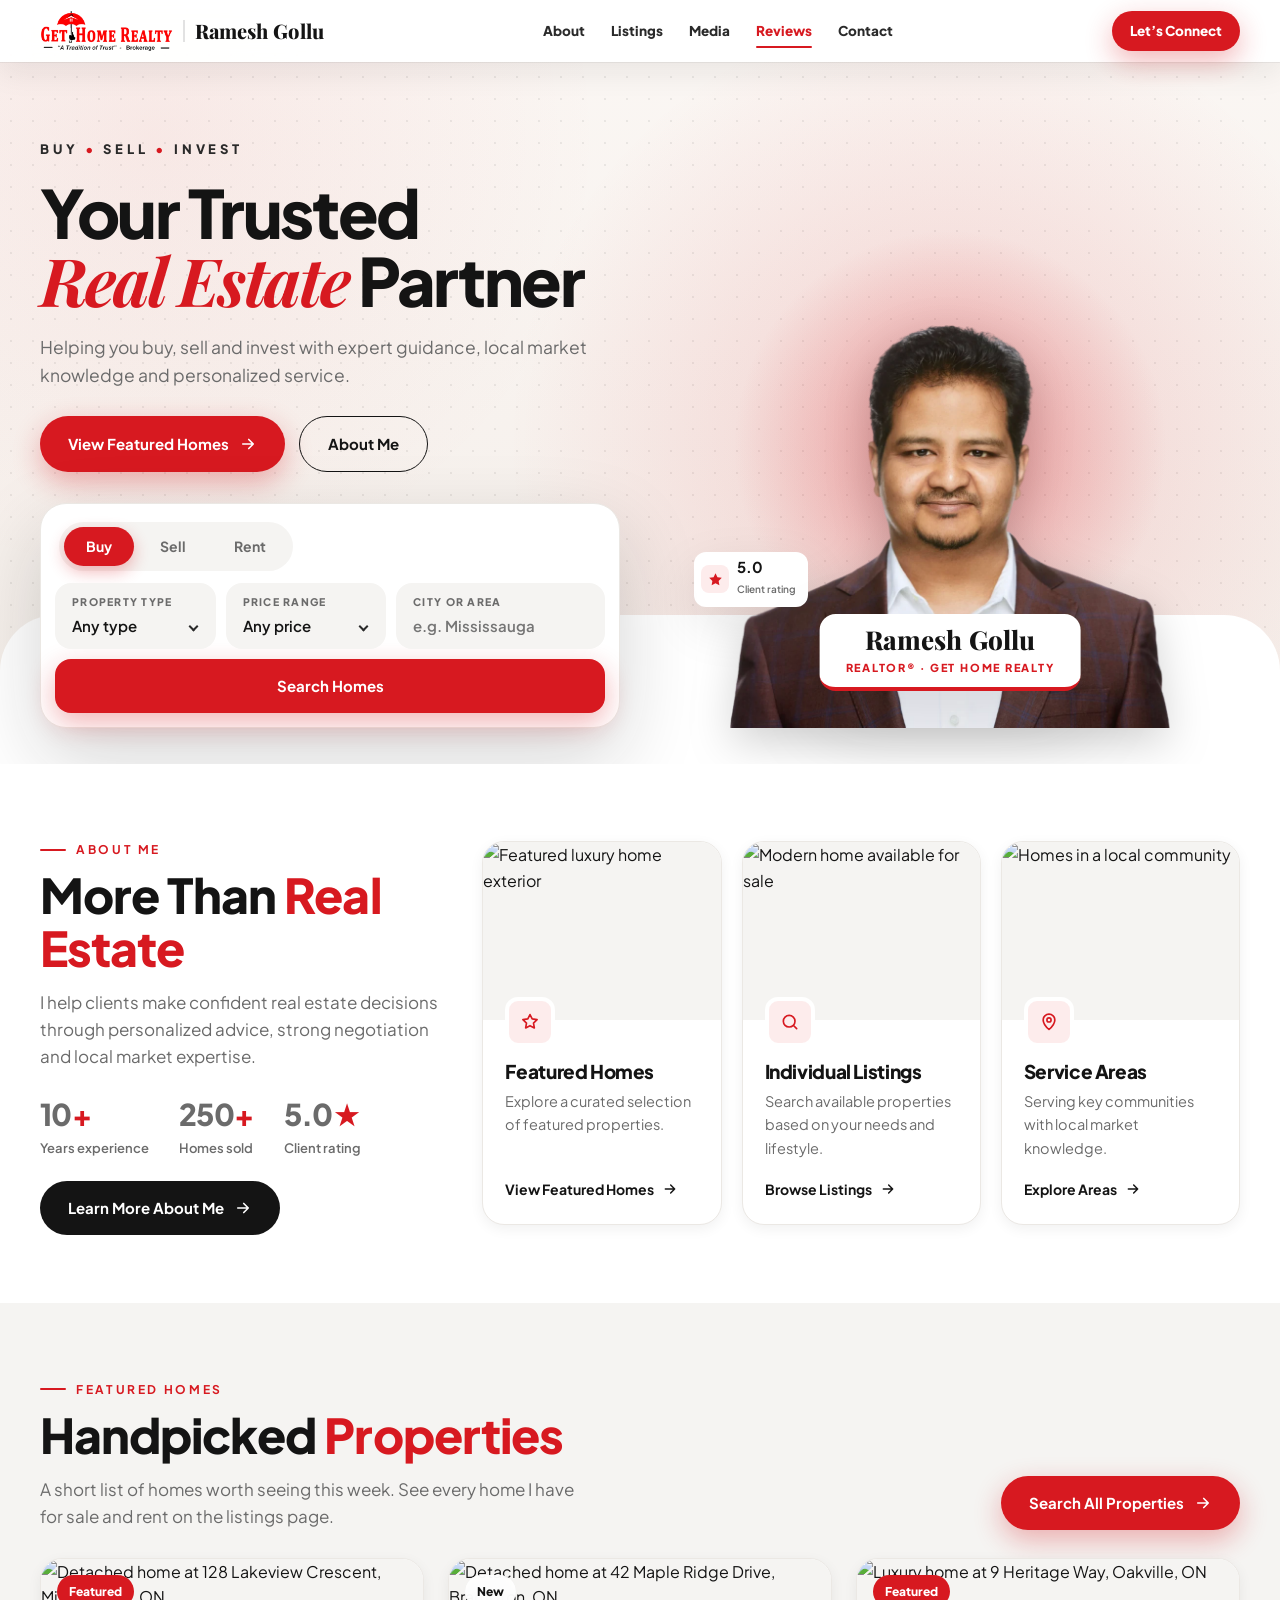
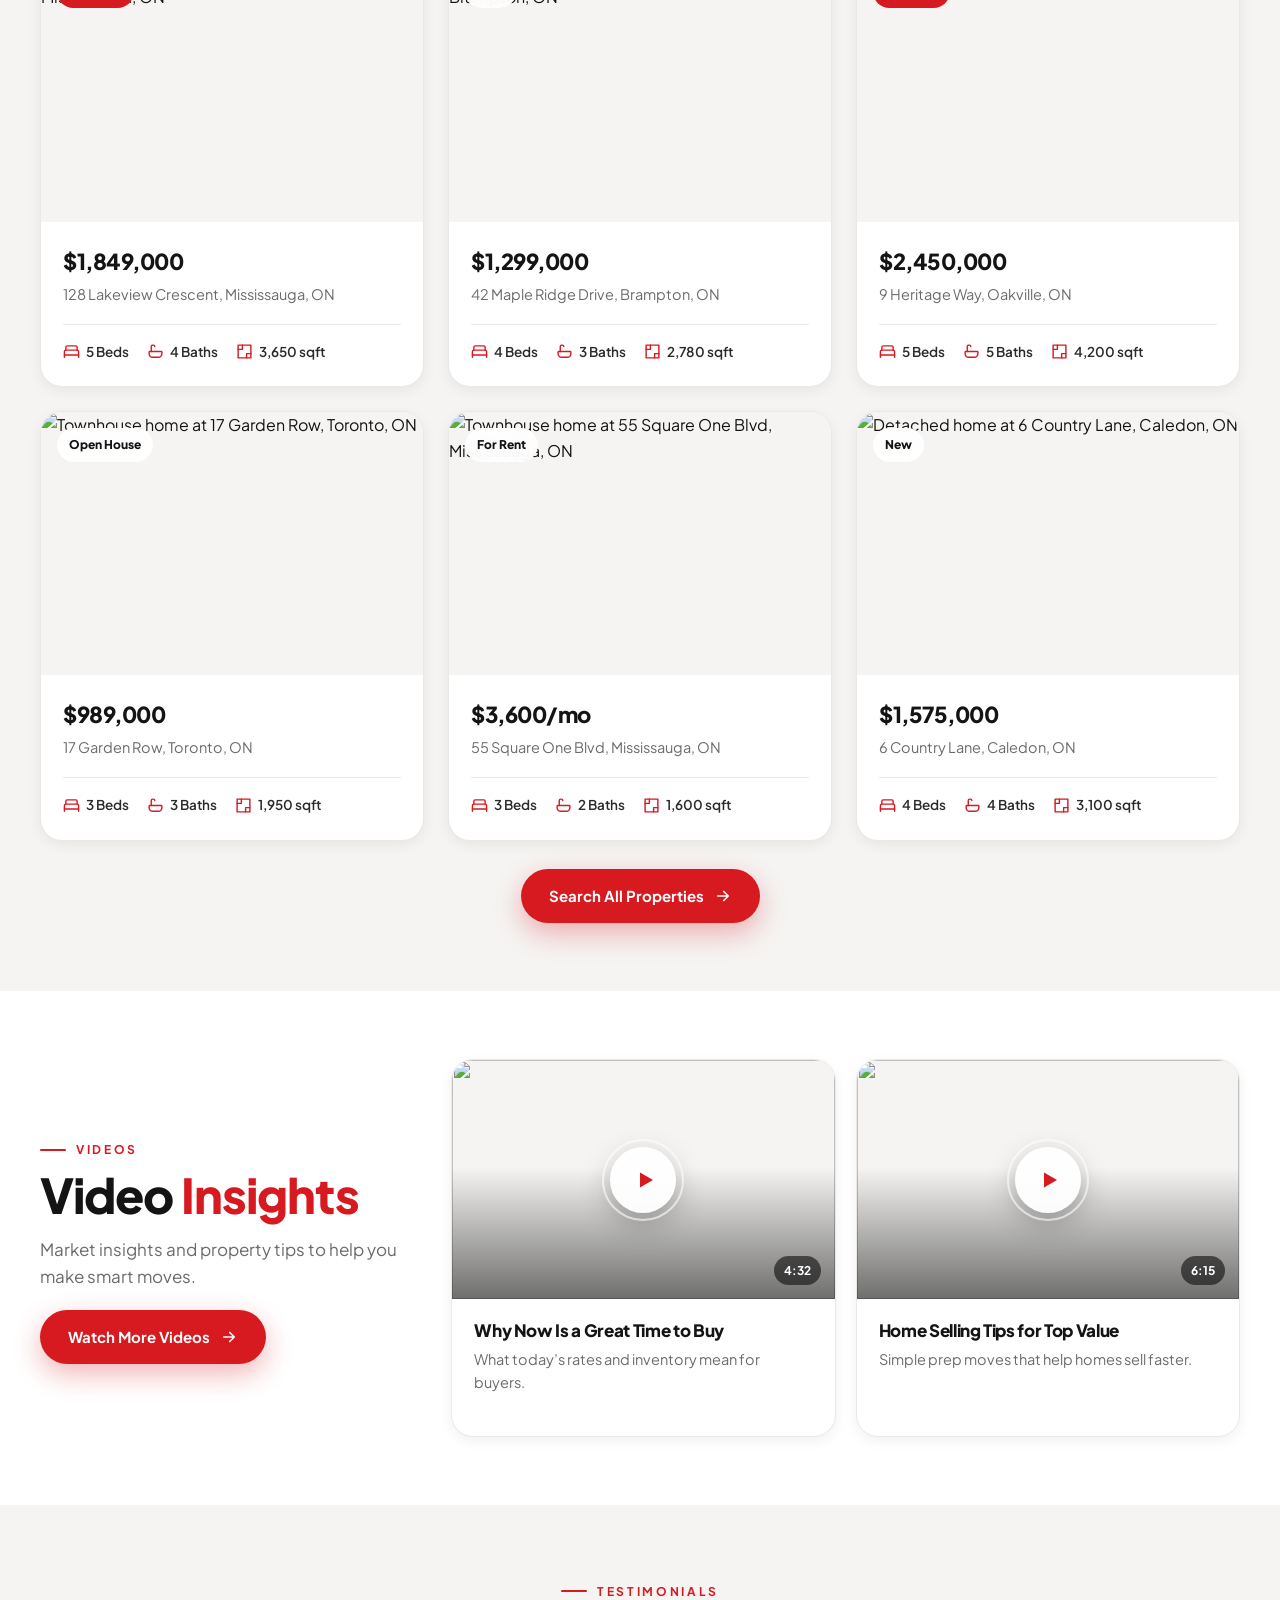
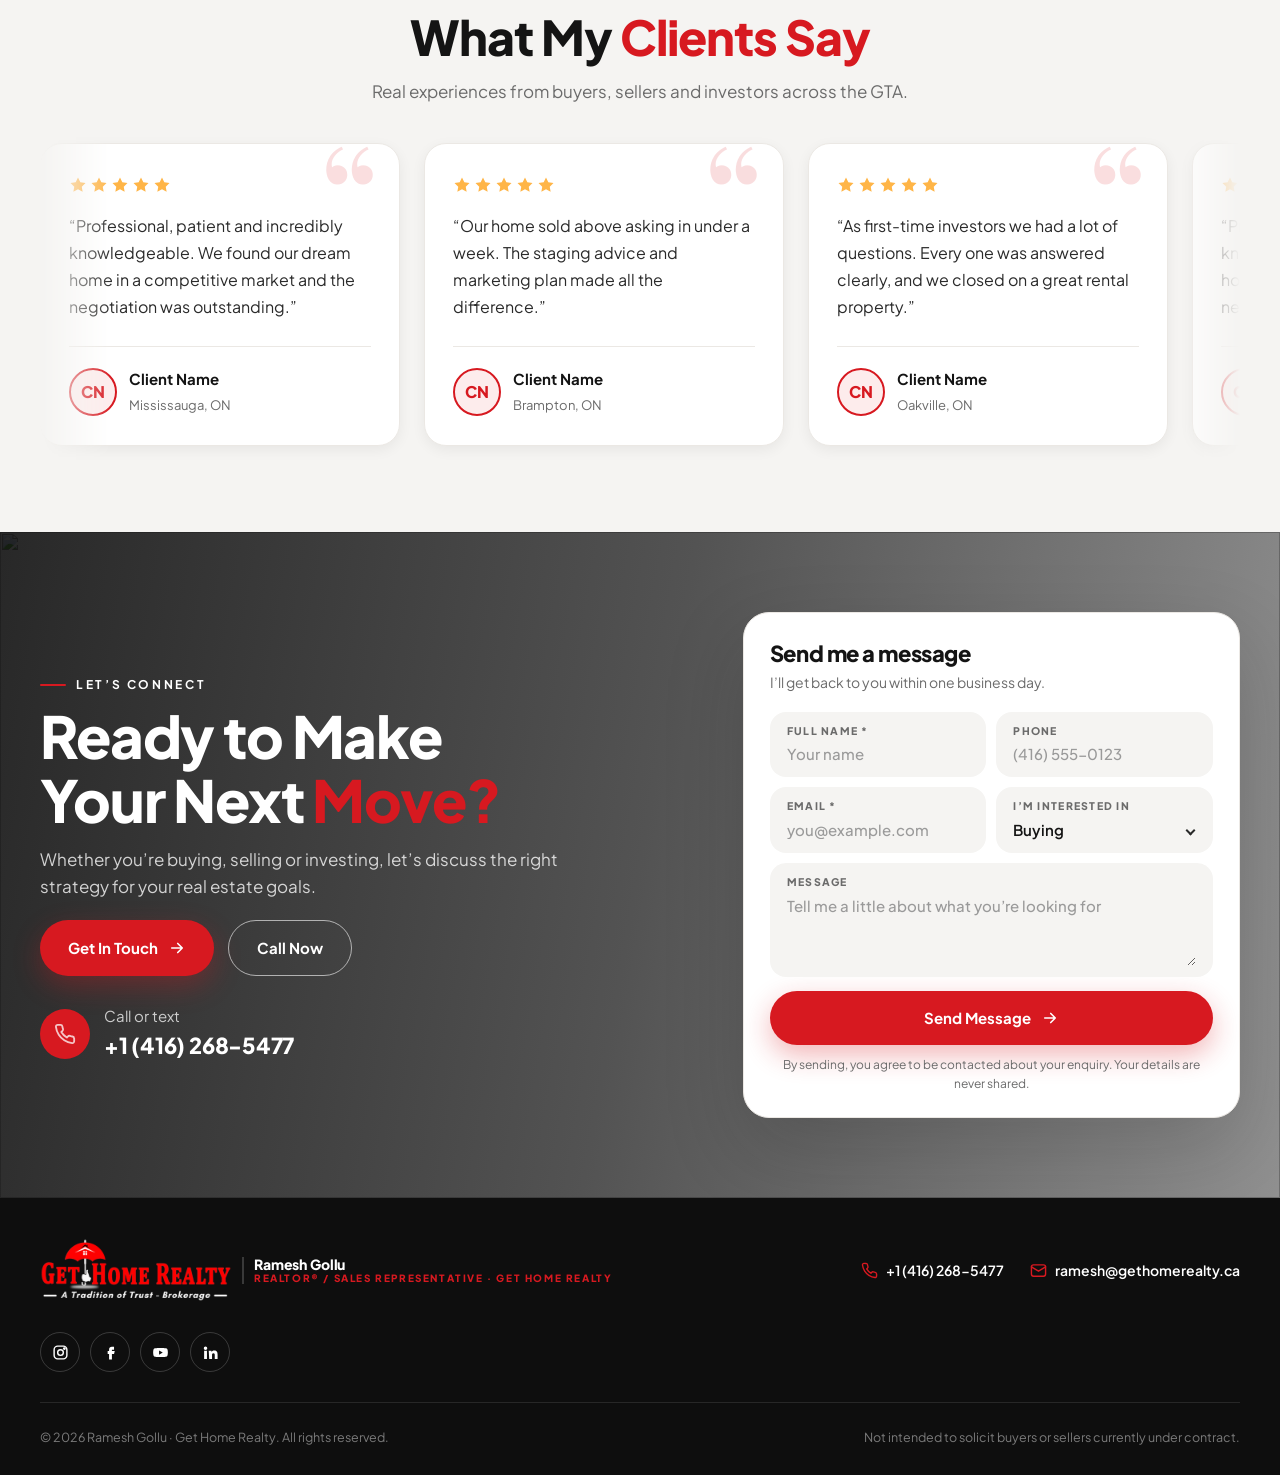
==== commit 2f971c31: "Remove the IDX search; the listings page shows the agent's own listings - Listings page: no IDX box;" ====
--- a/index.html
+++ b/index.html
@@ -96,14 +96,14 @@
         <a href="#about" class="btn btn--outline">About Me</a>
       </div>
 
-      <!-- SEARCH CARD: lightweight form → submits to listings.html where IDX loads. No IDX on homepage. -->
+      <!-- SEARCH CARD: lightweight form → submits to listings.html, which filters the listings. -->
       <div class="search" role="search">
         <div class="search__tabs" role="tablist" aria-label="Search type">
           <button type="button" class="search__tab" role="tab" aria-selected="true" data-mode="buy">Buy</button>
           <button type="button" class="search__tab" role="tab" aria-selected="false" data-mode="sell">Sell</button>
           <button type="button" class="search__tab" role="tab" aria-selected="false" data-mode="rent">Rent</button>
         </div>
-        <form class="search__form" action="listings.html#idx-search" method="get">
+        <form class="search__form" action="listings.html#featured" method="get">
           <input type="hidden" name="mode" value="buy">
           <div class="field field--select">
             <label for="s-type">Property Type</label>
@@ -185,21 +185,21 @@
   </div>
 </section>
 
-<!-- ================= FEATURED LISTINGS (3–6, lightweight — no IDX on homepage) ================= -->
+<!-- ================= FEATURED LISTINGS (3–6) ================= -->
 <section class="section section--gray" id="listings" aria-labelledby="listings-title">
   <div class="container">
     <div class="section-head reveal">
       <div>
         <span class="eyebrow">Featured Homes</span>
         <h2 class="title" id="listings-title">Handpicked <em>Properties</em></h2>
-        <p class="lead">A short list of homes worth seeing this week. Search every active MLS® listing with the full property search.</p>
-      </div>
-      <a href="listings.html#idx-search" class="btn btn--red">Search All Properties
+        <p class="lead">A short list of homes worth seeing this week. See every home I have for sale and rent on the listings page.</p>
+      </div>
+      <a href="listings.html" class="btn btn--red">Search All Properties
         <svg viewBox="0 0 24 24" fill="none" stroke="currentColor" stroke-width="2.2" stroke-linecap="round" stroke-linejoin="round"><path d="M5 12h14M13 6l6 6-6 6"/></svg></a>
     </div>
     <div class="listing-grid" id="featured-grid"><!-- rendered from js/data.js --></div>
     <div class="listing-more">
-      <a href="listings.html#idx-search" class="btn btn--red">Search All Properties
+      <a href="listings.html" class="btn btn--red">Search All Properties
         <svg viewBox="0 0 24 24" fill="none" stroke="currentColor" stroke-width="2.2" stroke-linecap="round" stroke-linejoin="round"><path d="M5 12h14M13 6l6 6-6 6"/></svg></a>
     </div>
   </div>
--- a/css/styles.css
+++ b/css/styles.css
@@ -274,7 +274,6 @@
 .section-head { display: flex; justify-content: space-between; align-items: end; gap: 20px; margin-bottom: 28px; flex-wrap: wrap; }
 .section-head .lead { margin: 0; }
 .listing-more { display: flex; justify-content: center; margin-top: 28px; }
-.idx-section { padding-top: 28px; }
 .listing-grid { display: grid; grid-template-columns: repeat(3, 1fr); gap: 24px; }
 .listing { position: relative; }
 .listing__tag {
@@ -416,11 +415,6 @@
 .chip { padding: 10px 18px; border-radius: 999px; border: 1.5px solid var(--line); font-weight: 700; font-size: 14px; background: #fff; transition: all .25s; }
 .chip:hover { border-color: var(--ink); }
 .chip.is-active { background: var(--ink); color: #fff; border-color: var(--ink); }
-.idx-shell {
-  border: 2px dashed #d9d5cf; border-radius: var(--radius); padding: 40px; text-align: center; background: #fff;
-  color: var(--muted); margin-bottom: 50px;
-}
-.idx-shell strong { color: var(--ink); display: block; font-size: 18px; margin-bottom: 6px; }
 .empty { text-align: center; color: var(--muted); padding: 40px 0; grid-column: 1 / -1; }
 
 .detail { display: grid; grid-template-columns: 1.6fr 1fr; gap: 40px; align-items: start; }
@@ -589,5 +583,4 @@
   .nav .brand__logo { height: 34px; }
   .nav .brand__name { font-size: 16px; }
   .footer__top { flex-direction: column; align-items: flex-start; }
-  .idx-shell { padding: 26px 18px; }
-}
+}
